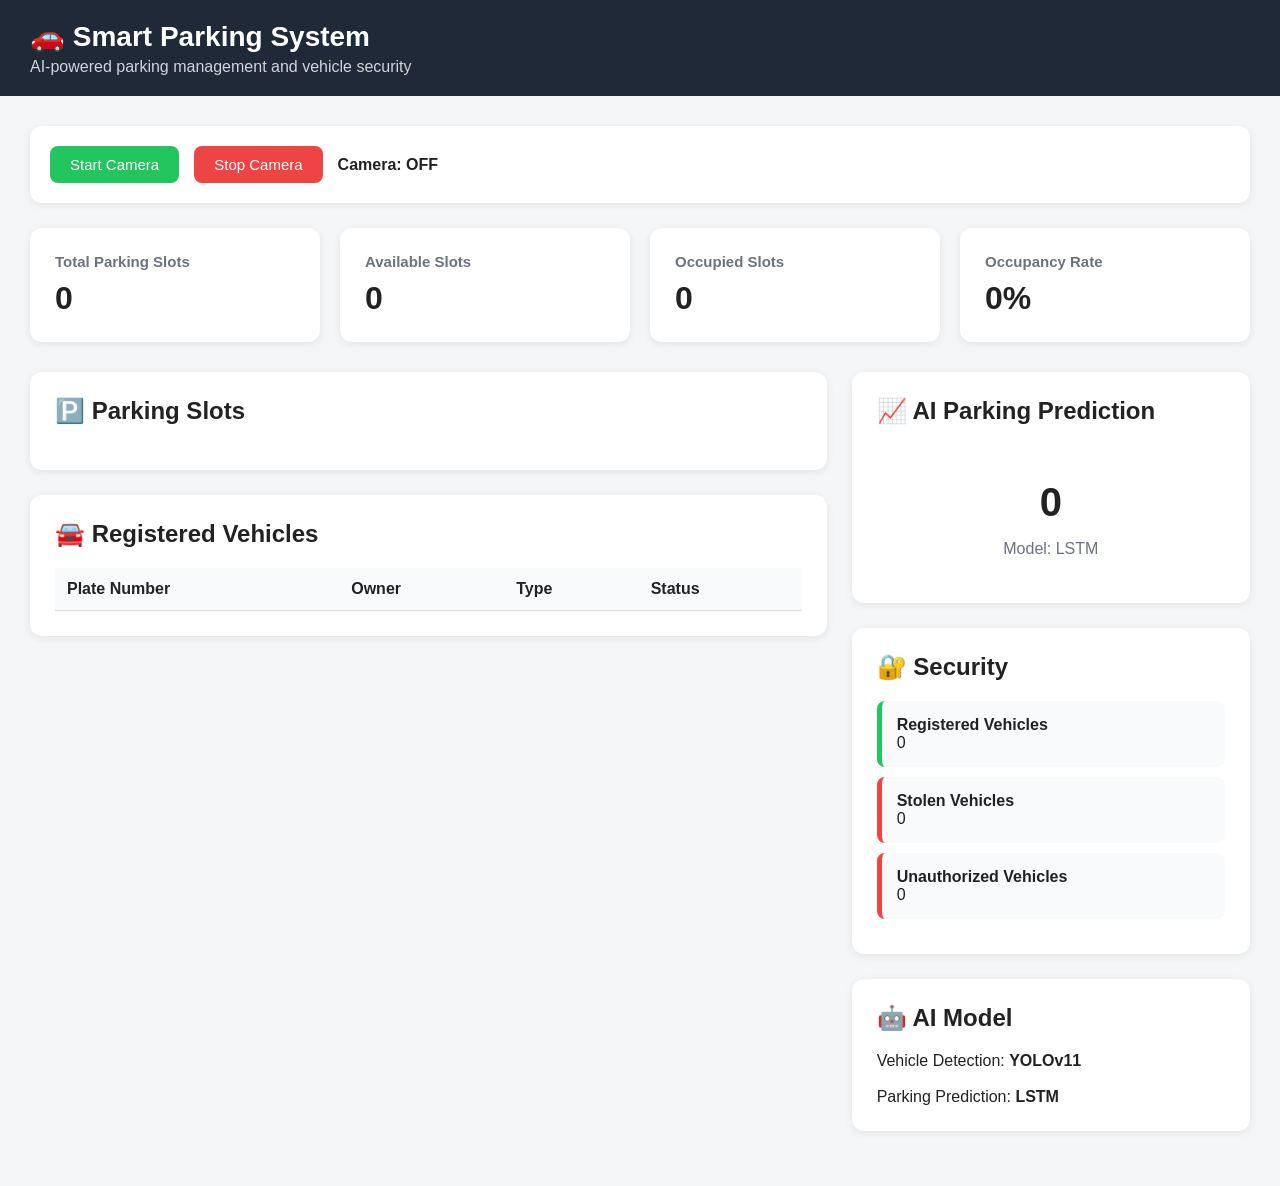
==== frontend/index.html @ ca669ef3 "Initial smart parking system" ====
<!DOCTYPE html>
<html lang="en">

<head>

    <meta charset="UTF-8">

    <meta name="viewport"
        content="width=device-width, initial-scale=1.0">

    <title>Smart Parking System</title>

    <style>

        * {
            box-sizing: border-box;
            margin: 0;
            padding: 0;
            font-family: Arial, sans-serif;
        }

        body {
            background: #f4f6f8;
            color: #222;
        }

        header {
            background: #1f2937;
            color: white;
            padding: 20px 30px;
        }

        header h1 {
            font-size: 28px;
        }

        header p {
            margin-top: 5px;
            opacity: 0.8;
        }

        .container {
            padding: 30px;
            max-width: 1400px;
            margin: auto;
        }

        /* CAMERA CONTROLS */

        .camera-controls {
            background: white;
            padding: 20px;
            border-radius: 12px;
            margin-bottom: 25px;
            display: flex;
            align-items: center;
            gap: 15px;
            box-shadow: 0 2px 8px rgba(0, 0, 0, 0.08);
        }

        .camera-controls button {
            padding: 10px 20px;
            border: none;
            border-radius: 8px;
            cursor: pointer;
            font-size: 15px;
        }

        .start-button {
            background: #22c55e;
            color: white;
        }

        .stop-button {
            background: #ef4444;
            color: white;
        }

        .camera-status {
            font-weight: bold;
        }

        /* STATISTICS */

        .stats-grid {
            display: grid;
            grid-template-columns:
                repeat(4, 1fr);

            gap: 20px;

            margin-bottom: 30px;
        }

        .stat-card {
            background: white;
            padding: 25px;
            border-radius: 12px;
            box-shadow:
                0 2px 8px
                rgba(0, 0, 0, 0.08);
        }

        .stat-card h3 {
            color: #6b7280;
            font-size: 15px;
            margin-bottom: 10px;
        }

        .stat-card .value {
            font-size: 32px;
            font-weight: bold;
        }

        /* MAIN GRID */

        .main-grid {
            display: grid;

            grid-template-columns:
                2fr 1fr;

            gap: 25px;
        }

        .card {
            background: white;
            padding: 25px;
            border-radius: 12px;

            box-shadow:
                0 2px 8px
                rgba(0, 0, 0, 0.08);

            margin-bottom: 25px;
        }

        .card h2 {
            margin-bottom: 20px;
        }

        /* PARKING SLOTS */

        .parking-grid {
            display: grid;

            grid-template-columns:
                repeat(5, 1fr);

            gap: 12px;
        }

        .parking-slot {
            padding: 20px 10px;

            border-radius: 8px;

            text-align: center;

            font-weight: bold;

            border: 2px solid #ddd;
        }

        .slot-free {
            background: #dcfce7;
            border-color: #22c55e;
        }

        .slot-occupied {
            background: #fee2e2;
            border-color: #ef4444;
        }

        /* PREDICTION */

        .prediction-box {
            text-align: center;
            padding: 20px;
        }

        .prediction-value {
            font-size: 40px;
            font-weight: bold;
            margin: 15px 0;
        }

        .prediction-model {
            color: #6b7280;
        }

        /* VEHICLE TABLE */

        table {
            width: 100%;
            border-collapse: collapse;
        }

        th,
        td {
            padding: 12px;
            border-bottom: 1px solid #ddd;
            text-align: left;
        }

        th {
            background: #f9fafb;
        }

        /* SECURITY */

        .security-item {
            padding: 15px;

            border-radius: 8px;

            margin-bottom: 10px;

            background: #f9fafb;
        }

        .security-safe {
            border-left: 5px solid #22c55e;
        }

        .security-danger {
            border-left: 5px solid #ef4444;
        }

        /* RESPONSIVE */

        @media (max-width: 900px) {

            .stats-grid {
                grid-template-columns:
                    repeat(2, 1fr);
            }

            .main-grid {
                grid-template-columns: 1fr;
            }

        }

        @media (max-width: 600px) {

            .stats-grid {
                grid-template-columns: 1fr;
            }

            .parking-grid {
                grid-template-columns:
                    repeat(2, 1fr);
            }

            .container {
                padding: 15px;
            }

        }

    </style>

</head>


<body>


<header>

    <h1>
        🚗 Smart Parking System
    </h1>

    <p>
        AI-powered parking management
        and vehicle security
    </p>

</header>


<div class="container">


    <!-- CAMERA CONTROLS -->

    <div class="camera-controls">

        <button
            class="start-button"
            onclick="startCamera()">

            Start Camera

        </button>


        <button
            class="stop-button"
            onclick="stopCamera()">

            Stop Camera

        </button>


        <span
            class="camera-status"
            id="cameraStatus">

            Camera: OFF

        </span>

    </div>


    <!-- STATISTICS -->

    <div class="stats-grid">


        <div class="stat-card">

            <h3>
                Total Parking Slots
            </h3>

            <div
                class="value"
                id="totalSlots">

                0

            </div>

        </div>


        <div class="stat-card">

            <h3>
                Available Slots
            </h3>

            <div
                class="value"
                id="availableSlots">

                0

            </div>

        </div>


        <div class="stat-card">

            <h3>
                Occupied Slots
            </h3>

            <div
                class="value"
                id="occupiedSlots">

                0

            </div>

        </div>


        <div class="stat-card">

            <h3>
                Occupancy Rate
            </h3>

            <div
                class="value"
                id="occupancyRate">

                0%

            </div>

        </div>


    </div>


    <!-- MAIN CONTENT -->

    <div class="main-grid">


        <!-- LEFT SIDE -->

        <div>


            <!-- PARKING -->

            <div class="card">

                <h2>
                    🅿️ Parking Slots
                </h2>

                <div
                    class="parking-grid"
                    id="parkingGrid">

                </div>

            </div>


            <!-- VEHICLES -->

            <div class="card">

                <h2>
                    🚘 Registered Vehicles
                </h2>


                <table>

                    <thead>

                        <tr>

                            <th>
                                Plate Number
                            </th>

                            <th>
                                Owner
                            </th>

                            <th>
                                Type
                            </th>

                            <th>
                                Status
                            </th>

                        </tr>

                    </thead>


                    <tbody
                        id="vehicleTable">

                    </tbody>

                </table>

            </div>


        </div>


        <!-- RIGHT SIDE -->

        <div>


            <!-- PREDICTION -->

            <div class="card">

                <h2>
                    📈 AI Parking Prediction
                </h2>

                <div
                    class="prediction-box">

                    <div
                        class="prediction-value"
                        id="predictionValue">

                        0

                    </div>

                    <div
                        class="prediction-model"
                        id="predictionModel">

                        Model: LSTM

                    </div>

                </div>

            </div>


            <!-- SECURITY -->

            <div class="card">

                <h2>
                    🔐 Security
                </h2>


                <div
                    class="security-item
                           security-safe">

                    <strong>
                        Registered Vehicles
                    </strong>

                    <p id="vehicleCount">
                        0
                    </p>

                </div>


                <div
                    class="security-item
                           security-danger">

                    <strong>
                        Stolen Vehicles
                    </strong>

                    <p id="stolenCount">
                        0
                    </p>

                </div>


                <div
                    class="security-item
                           security-danger">

                    <strong>
                        Unauthorized Vehicles
                    </strong>

                    <p id="unauthorizedCount">
                        0
                    </p>

                </div>


            </div>


            <!-- AI MODEL -->

            <div class="card">

                <h2>
                    🤖 AI Model
                </h2>

                <p>
                    Vehicle Detection:
                    <strong id="vehicleModel">
                        YOLOv11
                    </strong>
                </p>

                <br>

                <p>
                    Parking Prediction:
                    <strong id="predictionModelSide">
                        LSTM
                    </strong>
                </p>

            </div>


        </div>


    </div>


</div>



<script>


/* =====================================
   API CONFIGURATION
   ===================================== */

const API_URL =
    "http://127.0.0.1:8000";



/* =====================================
   START CAMERA
   ===================================== */

async function startCamera() {

    try {

        const response =
            await fetch(
                `${API_URL}/camera/start`,
                {
                    method: "POST"
                }
            );


        const data =
            await response.json();


        if (!response.ok) {

            alert(
                data.detail ||
                "Could not start camera"
            );

            return;
        }


        document.getElementById(
            "cameraStatus"
        ).textContent =
            "Camera: ON";


    } catch (error) {

        console.error(error);

        alert(
            "Could not connect to backend."
        );

    }

}



/* =====================================
   STOP CAMERA
   ===================================== */

async function stopCamera() {

    try {

        const response =
            await fetch(
                `${API_URL}/camera/stop`,
                {
                    method: "POST"
                }
            );


        const data =
            await response.json();


        document.getElementById(
            "cameraStatus"
        ).textContent =
            "Camera: OFF";


    } catch (error) {

        console.error(error);

        alert(
            "Could not connect to backend."
        );

    }

}



/* =====================================
   LOAD DASHBOARD
   ===================================== */

async function loadDashboard() {

    try {

        const response =
            await fetch(
                `${API_URL}/dashboard/summary`
            );


        if (!response.ok) {

            throw new Error(
                "Dashboard request failed"
            );

        }


        const data =
            await response.json();


        updateDashboard(data);


    } catch (error) {

        console.error(
            "Dashboard error:",
            error
        );

    }

}



/* =====================================
   UPDATE DASHBOARD
   ===================================== */

function updateDashboard(data) {


    /* PARKING */

    const parking =
        data.parking || {};


    document.getElementById(
        "totalSlots"
    ).textContent =
        parking.total_slots || 0;


    document.getElementById(
        "availableSlots"
    ).textContent =
        parking.available || 0;


    document.getElementById(
        "occupiedSlots"
    ).textContent =
        parking.occupied || 0;


    document.getElementById(
        "occupancyRate"
    ).textContent =
        `${parking.occupancy_rate || 0}%`;


    /* VEHICLES */

    const vehicles =
        data.vehicles || {};


    document.getElementById(
        "vehicleCount"
    ).textContent =
        vehicles.total || 0;


    /* SECURITY */

    const security =
        data.security || {};


    document.getElementById(
        "stolenCount"
    ).textContent =
        security.stolen_detected || 0;


    document.getElementById(
        "unauthorizedCount"
    ).textContent =
        security.unauthorized || 0;


    /* PREDICTION */

    const prediction =
        data.prediction || {};


    document.getElementById(
        "predictionValue"
    ).textContent =
        prediction.predicted_occupancy || 0;


    document.getElementById(
        "predictionModel"
    ).textContent =
        `Model: ${
            prediction.model || "LSTM"
        }`;


    document.getElementById(
        "predictionModelSide"
    ).textContent =
        prediction.model || "LSTM";

}



/* =====================================
   LOAD VEHICLES
   ===================================== */

async function loadVehicles() {

    try {

        const response =
            await fetch(
                `${API_URL}/vehicles/`
            );


        if (!response.ok) {

            throw new Error(
                "Vehicle request failed"
            );

        }


        const data =
            await response.json();


        displayVehicles(
            data.vehicles || []
        );


    } catch (error) {

        console.error(
            "Vehicle error:",
            error
        );

    }

}



/* =====================================
   DISPLAY VEHICLES
   ===================================== */

function displayVehicles(
    vehicles
) {

    const table =
        document.getElementById(
            "vehicleTable"
        );


    table.innerHTML = "";


    if (vehicles.length === 0) {

        table.innerHTML = `

            <tr>

                <td colspan="4">
                    No registered vehicles
                </td>

            </tr>

        `;

        return;
    }


    vehicles.forEach(
        vehicle => {

            const row =
                document.createElement(
                    "tr"
                );


            let status =
                vehicle.stolen
                ? "STOLEN"
                : vehicle.authorized
                ? "AUTHORIZED"
                : "UNAUTHORIZED";


            row.innerHTML = `

                <td>
                    ${
                        vehicle.plate_number
                        || "-"
                    }
                </td>

                <td>
                    ${
                        vehicle.owner_name
                        || "-"
                    }
                </td>

                <td>
                    ${
                        vehicle.vehicle_type
                        || "-"
                    }
                </td>

                <td>
                    ${status}
                </td>

            `;


            table.appendChild(row);

        }
    );

}



/* =====================================
   PARKING SLOTS
   ===================================== */

async function loadParkingSlots() {

    try {

        const response =
            await fetch(
                `${API_URL}/parking/`
            );


        const data =
            await response.json();


        const grid =
            document.getElementById(
                "parkingGrid"
            );


        grid.innerHTML = "";


        /*
         * The API currently returns
         * statistics only.
         *
         * Once real parking slot
         * data is connected, this
         * section will display each
         * actual slot.
         */


        const total =
            data.total_slots || 0;


        if (total === 0) {

            grid.innerHTML = `

                <div>
                    No parking slots configured.
                </div>

            `;

            return;
        }


        for (
            let i = 1;
            i <= total;
            i++
        ) {

            const slot =
                document.createElement(
                    "div"
                );


            slot.className =
                "parking-slot slot-free";


            slot.textContent =
                `Slot ${i}`;


            grid.appendChild(slot);

        }


    } catch (error) {

        console.error(
            "Parking error:",
            error
        );

    }

}



/* =====================================
   LOAD EVERYTHING
   ===================================== */

async function loadAllData() {

    await loadDashboard();

    await loadVehicles();

    await loadParkingSlots();

}



/* =====================================
   INITIAL LOAD
   ===================================== */

loadAllData();



/* =====================================
   AUTO REFRESH
   ===================================== */

setInterval(
    loadAllData,
    5000
);


</script>


</body>

</html>
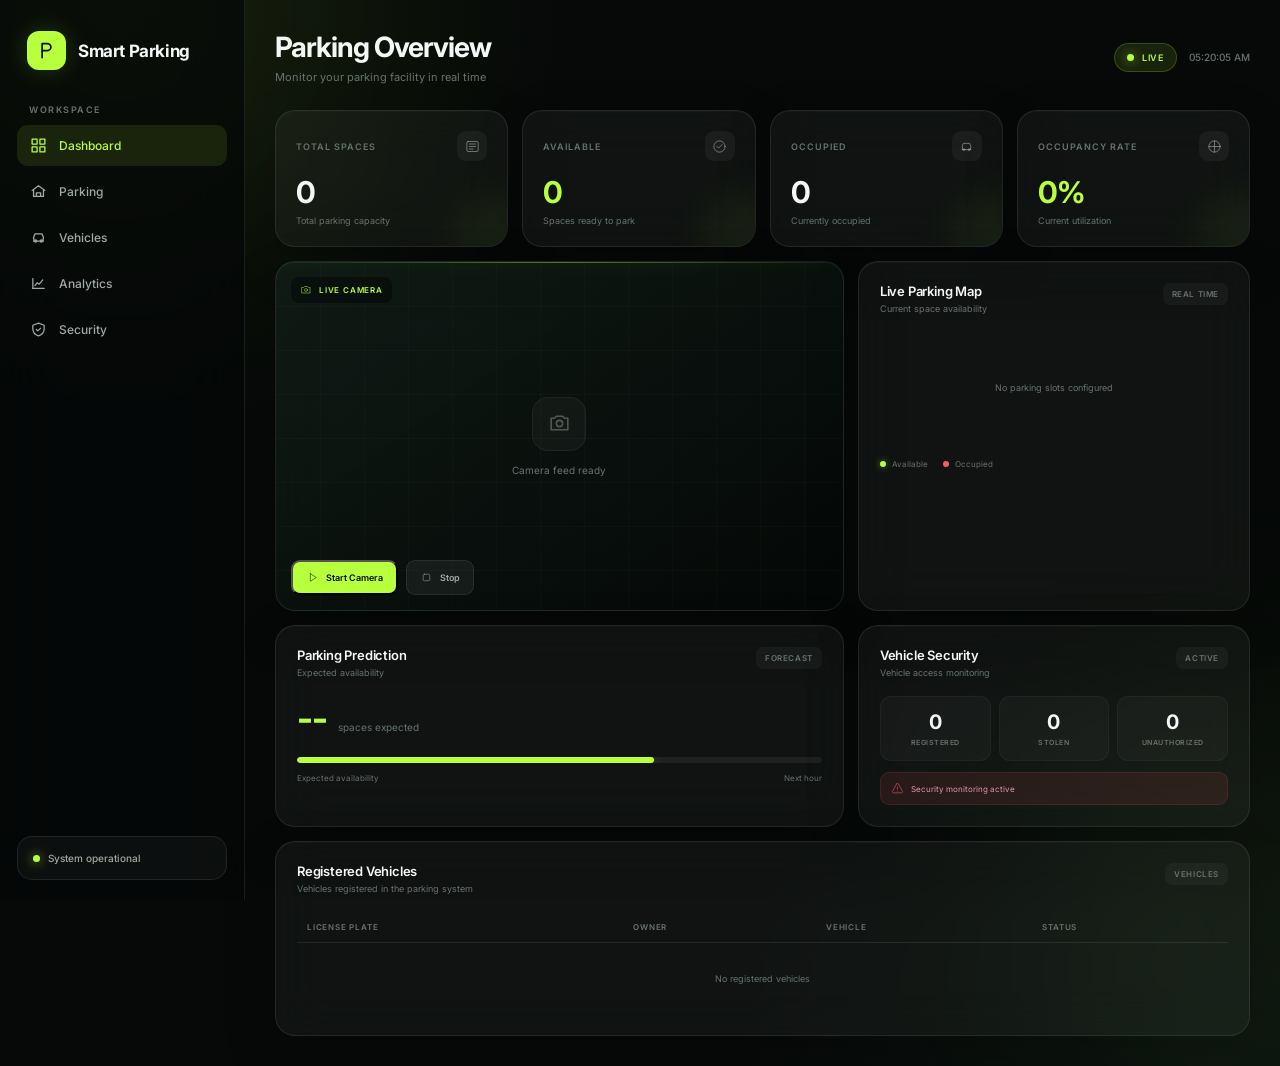
==== commit f99592f1: "Redesign smart parking dashboard UI" ====
--- a/frontend/index.html
+++ b/frontend/index.html
@@ -1,1116 +1,2592 @@
 <!DOCTYPE html>
 <html lang="en">
-
 <head>
-
     <meta charset="UTF-8">
-
-    <meta name="viewport"
-        content="width=device-width, initial-scale=1.0">
-
-    <title>Smart Parking System</title>
+    <meta name="viewport" content="width=device-width, initial-scale=1.0">
+
+    <title>Smart Parking</title>
+
+    <!-- Professional font -->
+    <link rel="preconnect" href="https://fonts.googleapis.com">
+    <link rel="preconnect" href="https://fonts.gstatic.com" crossorigin>
+    <link
+        href="https://fonts.googleapis.com/css2?family=Inter:wght@400;500;600;700;800&display=swap"
+        rel="stylesheet"
+    >
 
     <style>
 
+        /* =========================================================
+           GLOBAL
+        ========================================================= */
+
         * {
-            box-sizing: border-box;
             margin: 0;
             padding: 0;
-            font-family: Arial, sans-serif;
+            box-sizing: border-box;
+        }
+
+        :root {
+            --background: #060908;
+            --background-soft: #0a0e0c;
+
+            --glass: rgba(255, 255, 255, 0.045);
+            --glass-hover: rgba(255, 255, 255, 0.065);
+
+            --border: rgba(255, 255, 255, 0.085);
+            --border-light: rgba(255, 255, 255, 0.12);
+
+            --text: #f4f7f5;
+            --text-secondary: #a1aaa5;
+            --text-muted: #68736e;
+
+            --accent: #b8ff3d;
+            --accent-soft: rgba(184, 255, 61, 0.10);
+            --accent-border: rgba(184, 255, 61, 0.20);
+
+            --danger: #ff5969;
+            --danger-soft: rgba(255, 89, 105, 0.10);
+
+            --warning: #f5c451;
+            --warning-soft: rgba(245, 196, 81, 0.10);
+        }
+
+        html {
+            scroll-behavior: smooth;
         }
 
         body {
-            background: #f4f6f8;
-            color: #222;
-        }
-
-        header {
-            background: #1f2937;
-            color: white;
-            padding: 20px 30px;
-        }
-
-        header h1 {
-            font-size: 28px;
-        }
-
-        header p {
-            margin-top: 5px;
-            opacity: 0.8;
-        }
-
-        .container {
-            padding: 30px;
-            max-width: 1400px;
-            margin: auto;
-        }
-
-        /* CAMERA CONTROLS */
-
-        .camera-controls {
-            background: white;
-            padding: 20px;
-            border-radius: 12px;
-            margin-bottom: 25px;
+            font-family: "Inter", -apple-system, BlinkMacSystemFont, "Segoe UI", sans-serif;
+            background:
+                radial-gradient(
+                    circle at 10% 0%,
+                    rgba(184, 255, 61, 0.075),
+                    transparent 28%
+                ),
+                radial-gradient(
+                    circle at 95% 100%,
+                    rgba(74, 145, 105, 0.08),
+                    transparent 30%
+                ),
+                var(--background);
+
+            color: var(--text);
+            min-height: 100vh;
+            overflow-x: hidden;
+        }
+
+        /* =========================================================
+           BACKGROUND EFFECTS
+        ========================================================= */
+
+        .background-glow {
+            position: fixed;
+            width: 450px;
+            height: 450px;
+            border-radius: 50%;
+            background: rgba(184, 255, 61, 0.035);
+            filter: blur(120px);
+            pointer-events: none;
+            z-index: -1;
+            animation: floatingGlow 14s ease-in-out infinite alternate;
+        }
+
+        .glow-one {
+            top: -220px;
+            left: -120px;
+        }
+
+        .glow-two {
+            right: -220px;
+            bottom: -220px;
+            animation-delay: 5s;
+        }
+
+        @keyframes floatingGlow {
+            from {
+                transform: translate(0, 0);
+            }
+
+            to {
+                transform: translate(80px, 50px);
+            }
+        }
+
+        /* =========================================================
+           LAYOUT
+        ========================================================= */
+
+        .app {
+            min-height: 100vh;
+        }
+
+        /* =========================================================
+           SIDEBAR
+        ========================================================= */
+
+        .sidebar {
+            position: fixed;
+            left: 0;
+            top: 0;
+
+            width: 245px;
+            height: 100vh;
+
+            padding: 25px 17px;
+
+            background: rgba(5, 8, 7, 0.72);
+            border-right: 1px solid var(--border);
+
+            backdrop-filter: blur(30px);
+            -webkit-backdrop-filter: blur(30px);
+
+            z-index: 100;
+        }
+
+        /* Logo */
+
+        .logo {
             display: flex;
             align-items: center;
+            gap: 12px;
+
+            padding: 6px 10px 34px;
+        }
+
+        .logo-icon {
+            width: 39px;
+            height: 39px;
+
+            display: flex;
+            align-items: center;
+            justify-content: center;
+
+            border-radius: 12px;
+
+            background: var(--accent);
+            color: #081000;
+
+            box-shadow:
+                0 0 25px rgba(184, 255, 61, 0.18);
+        }
+
+        .logo-icon svg {
+            width: 21px;
+            height: 21px;
+        }
+
+        .logo-name {
+            font-size: 17px;
+            font-weight: 700;
+            letter-spacing: -0.4px;
+        }
+
+        /* Navigation */
+
+        .navigation-title {
+            padding: 0 12px;
+            margin-bottom: 10px;
+
+            color: var(--text-muted);
+
+            font-size: 9px;
+            font-weight: 600;
+
+            letter-spacing: 1.5px;
+            text-transform: uppercase;
+        }
+
+        .navigation {
+            display: flex;
+            flex-direction: column;
+            gap: 5px;
+        }
+
+        .navigation-item {
+            display: flex;
+            align-items: center;
+            gap: 12px;
+
+            padding: 12px 13px;
+
+            border-radius: 11px;
+
+            color: var(--text-secondary);
+
+            font-size: 12px;
+            font-weight: 500;
+
+            cursor: pointer;
+
+            transition:
+                background 0.25s ease,
+                color 0.25s ease,
+                transform 0.25s ease;
+        }
+
+        .navigation-item svg {
+            width: 17px;
+            height: 17px;
+
+            stroke-width: 1.8;
+        }
+
+        .navigation-item:hover {
+            background: rgba(255, 255, 255, 0.045);
+            color: var(--text);
+            transform: translateX(2px);
+        }
+
+        .navigation-item.active {
+            background: var(--accent-soft);
+            color: var(--accent);
+        }
+
+        /* Sidebar bottom */
+
+        .sidebar-bottom {
+            position: absolute;
+
+            left: 17px;
+            right: 17px;
+            bottom: 20px;
+
+            padding: 15px;
+
+            border-radius: 15px;
+
+            background: rgba(255, 255, 255, 0.035);
+            border: 1px solid var(--border);
+        }
+
+        .system-status {
+            display: flex;
+            align-items: center;
+            gap: 8px;
+
+            color: var(--text-secondary);
+
+            font-size: 10px;
+            font-weight: 500;
+        }
+
+        .status-dot {
+            width: 7px;
+            height: 7px;
+
+            border-radius: 50%;
+
+            background: var(--accent);
+
+            box-shadow: 0 0 12px rgba(184, 255, 61, 0.75);
+
+            animation: statusPulse 2s infinite;
+        }
+
+        @keyframes statusPulse {
+
+            0%,
+            100% {
+                opacity: 1;
+                transform: scale(1);
+            }
+
+            50% {
+                opacity: 0.45;
+                transform: scale(0.75);
+            }
+        }
+
+        /* =========================================================
+           MAIN
+        ========================================================= */
+
+        .main {
+            margin-left: 245px;
+
+            width: calc(100% - 245px);
+
+            padding: 30px;
+        }
+
+        /* =========================================================
+           HEADER
+        ========================================================= */
+
+        .header {
+            display: flex;
+            align-items: center;
+            justify-content: space-between;
+
+            margin-bottom: 26px;
+        }
+
+        .header-left h1 {
+            font-size: 28px;
+            font-weight: 700;
+
+            letter-spacing: -1px;
+        }
+
+        .header-left p {
+            margin-top: 6px;
+
+            color: var(--text-muted);
+
+            font-size: 11px;
+            font-weight: 400;
+        }
+
+        .header-right {
+            display: flex;
+            align-items: center;
+            gap: 12px;
+        }
+
+        .live-status {
+            display: flex;
+            align-items: center;
+            gap: 8px;
+
+            padding: 8px 12px;
+
+            border-radius: 30px;
+
+            color: var(--accent);
+
+            background: var(--accent-soft);
+            border: 1px solid var(--accent-border);
+
+            font-size: 9px;
+            font-weight: 600;
+
+            letter-spacing: 0.8px;
+        }
+
+        .clock {
+            color: var(--text-muted);
+            font-size: 10px;
+            font-weight: 500;
+        }
+
+        /* =========================================================
+           GLASS CARD
+        ========================================================= */
+
+        .glass {
+            background: var(--glass);
+
+            border: 1px solid var(--border);
+
+            border-radius: 20px;
+
+            backdrop-filter: blur(25px);
+            -webkit-backdrop-filter: blur(25px);
+
+            box-shadow:
+                inset 0 1px 0 rgba(255, 255, 255, 0.025),
+                0 20px 55px rgba(0, 0, 0, 0.16);
+
+            transition:
+                border-color 0.3s ease,
+                transform 0.3s ease,
+                background 0.3s ease;
+        }
+
+        .glass:hover {
+            background: var(--glass-hover);
+            border-color: rgba(255, 255, 255, 0.12);
+
+            transform: translateY(-2px);
+        }
+
+        /* =========================================================
+           STATISTICS
+        ========================================================= */
+
+        .statistics {
+            display: grid;
+            grid-template-columns: repeat(4, 1fr);
+
+            gap: 14px;
+
+            margin-bottom: 14px;
+        }
+
+        .stat-card {
+            position: relative;
+
+            padding: 20px;
+
+            overflow: hidden;
+        }
+
+        .stat-card::after {
+            content: "";
+
+            position: absolute;
+
+            width: 90px;
+            height: 90px;
+
+            right: -35px;
+            bottom: -35px;
+
+            border-radius: 50%;
+
+            background: rgba(184, 255, 61, 0.055);
+
+            filter: blur(20px);
+        }
+
+        .stat-top {
+            display: flex;
+            align-items: center;
+            justify-content: space-between;
+        }
+
+        .stat-label {
+            color: var(--text-muted);
+
+            font-size: 9px;
+            font-weight: 600;
+
+            letter-spacing: 1px;
+            text-transform: uppercase;
+        }
+
+        .stat-icon {
+            width: 30px;
+            height: 30px;
+
+            display: flex;
+            align-items: center;
+            justify-content: center;
+
+            border-radius: 9px;
+
+            background: rgba(255, 255, 255, 0.045);
+            color: var(--text-secondary);
+        }
+
+        .stat-icon svg {
+            width: 15px;
+            height: 15px;
+        }
+
+        .stat-number {
+            margin-top: 13px;
+
+            font-size: 30px;
+            font-weight: 700;
+
+            letter-spacing: -1px;
+        }
+
+        .stat-number.accent {
+            color: var(--accent);
+        }
+
+        .stat-description {
+            margin-top: 5px;
+
+            color: var(--text-muted);
+
+            font-size: 9px;
+        }
+
+        /* =========================================================
+           DASHBOARD GRID
+        ========================================================= */
+
+        .dashboard-grid {
+            display: grid;
+
+            grid-template-columns: 1.45fr 1fr;
+
+            gap: 14px;
+        }
+
+        .card {
+            padding: 21px;
+        }
+
+        .card-header {
+            display: flex;
+            align-items: flex-start;
+            justify-content: space-between;
+
+            margin-bottom: 18px;
+        }
+
+        .card-title {
+            font-size: 13px;
+            font-weight: 600;
+
+            letter-spacing: -0.2px;
+        }
+
+        .card-description {
+            margin-top: 4px;
+
+            color: var(--text-muted);
+
+            font-size: 9px;
+        }
+
+        .card-badge {
+            padding: 6px 9px;
+
+            border-radius: 7px;
+
+            color: var(--text-muted);
+
+            background: rgba(255, 255, 255, 0.035);
+
+            font-size: 8px;
+            font-weight: 600;
+
+            letter-spacing: 0.6px;
+        }
+
+        /* =========================================================
+           CAMERA
+        ========================================================= */
+
+        .camera-card {
+            position: relative;
+
+            min-height: 350px;
+
+            padding: 0;
+
+            overflow: hidden;
+
+            background:
+                linear-gradient(
+                    145deg,
+                    rgba(18, 30, 24, 0.85),
+                    rgba(4, 8, 6, 0.97)
+                );
+        }
+
+        .camera-grid {
+            position: absolute;
+
+            inset: 0;
+
+            background-image:
+                linear-gradient(
+                    rgba(255, 255, 255, 0.018) 1px,
+                    transparent 1px
+                ),
+                linear-gradient(
+                    90deg,
+                    rgba(255, 255, 255, 0.018) 1px,
+                    transparent 1px
+                );
+
+            background-size: 44px 44px;
+        }
+
+        .camera-scan {
+            position: absolute;
+
+            left: 0;
+            right: 0;
+
+            height: 1px;
+
+            background:
+                linear-gradient(
+                    90deg,
+                    transparent,
+                    rgba(184, 255, 61, 0.7),
+                    transparent
+                );
+
+            box-shadow:
+                0 0 14px rgba(184, 255, 61, 0.5);
+
+            opacity: 0.55;
+
+            animation: scanCamera 5s linear infinite;
+        }
+
+        @keyframes scanCamera {
+
+            from {
+                top: 0;
+            }
+
+            to {
+                top: 100%;
+            }
+
+        }
+
+        .camera-label {
+            position: absolute;
+
+            top: 15px;
+            left: 15px;
+
+            display: flex;
+            align-items: center;
+            gap: 7px;
+
+            padding: 7px 9px;
+
+            border-radius: 8px;
+
+            background: rgba(0, 0, 0, 0.4);
+
+            backdrop-filter: blur(12px);
+
+            color: var(--accent);
+
+            font-size: 8px;
+            font-weight: 600;
+
+            letter-spacing: 0.8px;
+        }
+
+        .camera-label svg {
+            width: 12px;
+            height: 12px;
+        }
+
+        .camera-center {
+            position: absolute;
+
+            inset: 0;
+
+            display: flex;
+            flex-direction: column;
+
+            align-items: center;
+            justify-content: center;
+        }
+
+        .camera-icon {
+            width: 54px;
+            height: 54px;
+
+            display: flex;
+            align-items: center;
+            justify-content: center;
+
+            margin-bottom: 13px;
+
+            border-radius: 16px;
+
+            color: rgba(255, 255, 255, 0.28);
+
+            background: rgba(255, 255, 255, 0.035);
+
+            border: 1px solid rgba(255, 255, 255, 0.05);
+        }
+
+        .camera-icon svg {
+            width: 25px;
+            height: 25px;
+        }
+
+        .camera-message {
+            color: var(--text-muted);
+
+            font-size: 10px;
+        }
+
+        .camera-controls {
+            position: absolute;
+
+            left: 15px;
+            right: 15px;
+            bottom: 15px;
+
+            display: flex;
+            gap: 8px;
+        }
+
+        /* Buttons */
+
+        .button {
+            display: flex;
+            align-items: center;
+            justify-content: center;
+            gap: 7px;
+
+            padding: 9px 13px;
+
+            border-radius: 9px;
+
+            font-family: inherit;
+
+            font-size: 9px;
+            font-weight: 600;
+
+            transition: 0.25s ease;
+
+            cursor: pointer;
+        }
+
+        .button svg {
+            width: 13px;
+            height: 13px;
+        }
+
+        .button-primary {
+            background: var(--accent);
+            color: #071000;
+        }
+
+        .button-primary:hover {
+            box-shadow: 0 0 22px rgba(184, 255, 61, 0.25);
+            transform: translateY(-1px);
+        }
+
+        .button-secondary {
+            color: var(--text-secondary);
+
+            background: rgba(255, 255, 255, 0.055);
+
+            border: 1px solid var(--border);
+        }
+
+        .button-secondary:hover {
+            color: var(--text);
+            background: rgba(255, 255, 255, 0.08);
+        }
+
+        /* =========================================================
+           PARKING MAP
+        ========================================================= */
+
+        .parking-card {
+            min-height: 350px;
+        }
+
+        .parking-map {
+            display: grid;
+
+            grid-template-columns: repeat(4, 1fr);
+
+            gap: 9px;
+        }
+
+        .parking-slot {
+            aspect-ratio: 1.15;
+
+            display: flex;
+            flex-direction: column;
+
+            align-items: center;
+            justify-content: center;
+
+            border-radius: 11px;
+
+            border: 1px solid rgba(184, 255, 61, 0.15);
+
+            background: rgba(184, 255, 61, 0.045);
+
+            transition:
+                transform 0.25s ease,
+                border-color 0.25s ease,
+                background 0.25s ease;
+        }
+
+        .parking-slot:hover {
+            transform: scale(1.035);
+
+            border-color: rgba(184, 255, 61, 0.45);
+
+            background: rgba(184, 255, 61, 0.075);
+        }
+
+        .parking-slot.occupied {
+            border-color: rgba(255, 89, 105, 0.30);
+
+            background: rgba(255, 89, 105, 0.06);
+        }
+
+        .parking-slot.occupied:hover {
+            border-color: rgba(255, 89, 105, 0.55);
+        }
+
+        .slot-number {
+            font-size: 10px;
+            font-weight: 700;
+        }
+
+        .slot-status {
+            margin-top: 5px;
+
+            color: var(--accent);
+
+            font-size: 7px;
+            font-weight: 600;
+
+            letter-spacing: 0.5px;
+        }
+
+        .occupied .slot-status {
+            color: var(--danger);
+        }
+
+        .parking-empty {
+            grid-column: 1 / -1;
+
+            padding: 50px 10px;
+
+            color: var(--text-muted);
+
+            text-align: center;
+
+            font-size: 9px;
+        }
+
+        /* Legend */
+
+        .legend {
+            display: flex;
             gap: 15px;
-            box-shadow: 0 2px 8px rgba(0, 0, 0, 0.08);
-        }
-
-        .camera-controls button {
-            padding: 10px 20px;
-            border: none;
-            border-radius: 8px;
-            cursor: pointer;
-            font-size: 15px;
-        }
-
-        .start-button {
-            background: #22c55e;
-            color: white;
-        }
-
-        .stop-button {
-            background: #ef4444;
-            color: white;
-        }
-
-        .camera-status {
-            font-weight: bold;
-        }
-
-        /* STATISTICS */
-
-        .stats-grid {
+
+            margin-top: 16px;
+        }
+
+        .legend-item {
+            display: flex;
+            align-items: center;
+            gap: 6px;
+
+            color: var(--text-muted);
+
+            font-size: 8px;
+        }
+
+        .legend-dot {
+            width: 6px;
+            height: 6px;
+
+            border-radius: 50%;
+        }
+
+        .legend-free {
+            background: var(--accent);
+            box-shadow: 0 0 7px rgba(184, 255, 61, 0.5);
+        }
+
+        .legend-occupied {
+            background: var(--danger);
+        }
+
+        /* =========================================================
+           PREDICTION
+        ========================================================= */
+
+        .prediction-card {
+            min-height: 185px;
+        }
+
+        .prediction-number {
+            font-size: 36px;
+            font-weight: 700;
+
+            letter-spacing: -1.5px;
+
+            color: var(--accent);
+        }
+
+        .prediction-unit {
+            margin-left: 5px;
+
+            color: var(--text-muted);
+
+            font-size: 10px;
+        }
+
+        .prediction-bar {
+            height: 6px;
+
+            margin-top: 17px;
+
+            overflow: hidden;
+
+            border-radius: 10px;
+
+            background: rgba(255, 255, 255, 0.06);
+        }
+
+        .prediction-fill {
+            width: 68%;
+            height: 100%;
+
+            border-radius: inherit;
+
+            background: var(--accent);
+
+            box-shadow: 0 0 14px rgba(184, 255, 61, 0.35);
+
+            animation: predictionGrow 1.3s ease;
+        }
+
+        @keyframes predictionGrow {
+            from {
+                width: 0;
+            }
+
+            to {
+                width: 68%;
+            }
+        }
+
+        .prediction-info {
+            display: flex;
+            align-items: center;
+            justify-content: space-between;
+
+            margin-top: 10px;
+
+            color: var(--text-muted);
+
+            font-size: 8px;
+        }
+
+        /* =========================================================
+           SECURITY
+        ========================================================= */
+
+        .security-card {
+            min-height: 185px;
+        }
+
+        .security-grid {
             display: grid;
-            grid-template-columns:
-                repeat(4, 1fr);
-
-            gap: 20px;
-
-            margin-bottom: 30px;
-        }
-
-        .stat-card {
-            background: white;
-            padding: 25px;
-            border-radius: 12px;
-            box-shadow:
-                0 2px 8px
-                rgba(0, 0, 0, 0.08);
-        }
-
-        .stat-card h3 {
-            color: #6b7280;
-            font-size: 15px;
-            margin-bottom: 10px;
-        }
-
-        .stat-card .value {
-            font-size: 32px;
-            font-weight: bold;
-        }
-
-        /* MAIN GRID */
-
-        .main-grid {
-            display: grid;
-
-            grid-template-columns:
-                2fr 1fr;
-
-            gap: 25px;
-        }
-
-        .card {
-            background: white;
-            padding: 25px;
-            border-radius: 12px;
-
-            box-shadow:
-                0 2px 8px
-                rgba(0, 0, 0, 0.08);
-
-            margin-bottom: 25px;
-        }
-
-        .card h2 {
-            margin-bottom: 20px;
-        }
-
-        /* PARKING SLOTS */
-
-        .parking-grid {
-            display: grid;
-
-            grid-template-columns:
-                repeat(5, 1fr);
-
-            gap: 12px;
-        }
-
-        .parking-slot {
-            padding: 20px 10px;
-
-            border-radius: 8px;
+
+            grid-template-columns: repeat(3, 1fr);
+
+            gap: 8px;
+        }
+
+        .security-item {
+            padding: 13px 8px;
 
             text-align: center;
 
-            font-weight: bold;
-
-            border: 2px solid #ddd;
-        }
-
-        .slot-free {
-            background: #dcfce7;
-            border-color: #22c55e;
-        }
-
-        .slot-occupied {
-            background: #fee2e2;
-            border-color: #ef4444;
-        }
-
-        /* PREDICTION */
-
-        .prediction-box {
-            text-align: center;
-            padding: 20px;
-        }
-
-        .prediction-value {
-            font-size: 40px;
-            font-weight: bold;
-            margin: 15px 0;
-        }
-
-        .prediction-model {
-            color: #6b7280;
-        }
-
-        /* VEHICLE TABLE */
+            border-radius: 11px;
+
+            background: rgba(255, 255, 255, 0.03);
+
+            border: 1px solid rgba(255, 255, 255, 0.035);
+        }
+
+        .security-number {
+            font-size: 20px;
+            font-weight: 700;
+        }
+
+        .security-label {
+            margin-top: 4px;
+
+            color: var(--text-muted);
+
+            font-size: 7px;
+            font-weight: 600;
+
+            letter-spacing: 0.5px;
+        }
+
+        .security-alert {
+            display: flex;
+            align-items: center;
+            gap: 7px;
+
+            margin-top: 11px;
+
+            padding: 9px 10px;
+
+            border-radius: 9px;
+
+            color: #df9ca4;
+
+            background: var(--danger-soft);
+
+            border: 1px solid rgba(255, 89, 105, 0.12);
+
+            font-size: 8px;
+        }
+
+        .security-alert svg {
+            width: 13px;
+            height: 13px;
+
+            color: var(--danger);
+        }
+
+        /* =========================================================
+           VEHICLES
+        ========================================================= */
+
+        .vehicles-card {
+            grid-column: 1 / -1;
+        }
+
+        .table-container {
+            overflow-x: auto;
+        }
 
         table {
             width: 100%;
+
             border-collapse: collapse;
         }
 
-        th,
+        th {
+            padding: 10px;
+
+            color: var(--text-muted);
+
+            text-align: left;
+
+            font-size: 8px;
+            font-weight: 600;
+
+            letter-spacing: 0.8px;
+
+            text-transform: uppercase;
+
+            border-bottom: 1px solid var(--border);
+        }
+
         td {
-            padding: 12px;
-            border-bottom: 1px solid #ddd;
-            text-align: left;
-        }
-
-        th {
-            background: #f9fafb;
-        }
-
-        /* SECURITY */
-
-        .security-item {
-            padding: 15px;
-
-            border-radius: 8px;
-
-            margin-bottom: 10px;
-
-            background: #f9fafb;
-        }
-
-        .security-safe {
-            border-left: 5px solid #22c55e;
-        }
-
-        .security-danger {
-            border-left: 5px solid #ef4444;
-        }
-
-        /* RESPONSIVE */
-
-        @media (max-width: 900px) {
-
-            .stats-grid {
-                grid-template-columns:
-                    repeat(2, 1fr);
-            }
-
-            .main-grid {
+            padding: 12px 10px;
+
+            color: var(--text-secondary);
+
+            font-size: 9px;
+
+            border-bottom: 1px solid rgba(255, 255, 255, 0.035);
+        }
+
+        tr:last-child td {
+            border-bottom: none;
+        }
+
+        .plate {
+            display: inline-block;
+
+            padding: 5px 8px;
+
+            border-radius: 6px;
+
+            color: var(--accent);
+
+            background: rgba(184, 255, 61, 0.05);
+
+            font-family: monospace;
+
+            font-size: 9px;
+            font-weight: 600;
+        }
+
+        .authorized {
+            color: var(--accent);
+        }
+
+        .unauthorized {
+            color: var(--danger);
+        }
+
+        .empty-table {
+            padding: 30px !important;
+
+            color: var(--text-muted) !important;
+
+            text-align: center;
+        }
+
+        /* =========================================================
+           RESPONSIVE
+        ========================================================= */
+
+        @media (max-width: 1100px) {
+
+            .sidebar {
+                width: 205px;
+            }
+
+            .main {
+                margin-left: 205px;
+
+                width: calc(100% - 205px);
+            }
+
+            .statistics {
+                grid-template-columns: repeat(2, 1fr);
+            }
+
+            .dashboard-grid {
                 grid-template-columns: 1fr;
             }
 
         }
 
-        @media (max-width: 600px) {
-
-            .stats-grid {
+        @media (max-width: 750px) {
+
+            .sidebar {
+                display: none;
+            }
+
+            .main {
+                width: 100%;
+                margin-left: 0;
+
+                padding: 18px;
+            }
+
+            .header {
+                align-items: flex-start;
+            }
+
+            .header-left h1 {
+                font-size: 23px;
+            }
+
+            .header-right {
+                flex-direction: column;
+                align-items: flex-end;
+                gap: 7px;
+            }
+
+            .statistics {
+                grid-template-columns: repeat(2, 1fr);
+            }
+
+            .parking-map {
+                grid-template-columns: repeat(3, 1fr);
+            }
+
+        }
+
+        @media (max-width: 450px) {
+
+            .statistics {
                 grid-template-columns: 1fr;
             }
 
-            .parking-grid {
-                grid-template-columns:
-                    repeat(2, 1fr);
-            }
-
-            .container {
-                padding: 15px;
+            .security-grid {
+                grid-template-columns: 1fr;
+            }
+
+            .parking-map {
+                grid-template-columns: repeat(2, 1fr);
             }
 
         }
 
     </style>
-
 </head>
 
 
 <body>
 
-
-<header>
-
-    <h1>
-        🚗 Smart Parking System
-    </h1>
-
-    <p>
-        AI-powered parking management
-        and vehicle security
-    </p>
-
-</header>
-
-
-<div class="container">
-
-
-    <!-- CAMERA CONTROLS -->
-
-    <div class="camera-controls">
-
-        <button
-            class="start-button"
-            onclick="startCamera()">
-
-            Start Camera
-
-        </button>
-
-
-        <button
-            class="stop-button"
-            onclick="stopCamera()">
-
-            Stop Camera
-
-        </button>
-
-
-        <span
-            class="camera-status"
-            id="cameraStatus">
-
-            Camera: OFF
-
-        </span>
+    <!-- Background -->
+    <div class="background-glow glow-one"></div>
+    <div class="background-glow glow-two"></div>
+
+
+    <div class="app">
+
+
+        <!-- =====================================================
+             SIDEBAR
+        ====================================================== -->
+
+        <aside class="sidebar">
+
+            <div class="logo">
+
+                <div class="logo-icon">
+
+                    <!-- Parking icon -->
+                    <svg
+                        viewBox="0 0 24 24"
+                        fill="none"
+                        stroke="currentColor"
+                        stroke-width="2"
+                        stroke-linecap="round"
+                        stroke-linejoin="round"
+                    >
+                        <path d="M7 20V4h6a4 4 0 0 1 0 8H7"/>
+                    </svg>
+
+                </div>
+
+                <div class="logo-name">
+                    Smart Parking
+                </div>
+
+            </div>
+
+
+            <div class="navigation-title">
+                Workspace
+            </div>
+
+
+            <nav class="navigation">
+
+                <!-- Dashboard -->
+
+                <div class="navigation-item active">
+
+                    <svg
+                        viewBox="0 0 24 24"
+                        fill="none"
+                        stroke="currentColor"
+                        stroke-linecap="round"
+                        stroke-linejoin="round"
+                    >
+                        <rect x="3" y="3" width="7" height="7"></rect>
+                        <rect x="14" y="3" width="7" height="7"></rect>
+                        <rect x="3" y="14" width="7" height="7"></rect>
+                        <rect x="14" y="14" width="7" height="7"></rect>
+                    </svg>
+
+                    Dashboard
+
+                </div>
+
+
+                <!-- Parking -->
+
+                <div class="navigation-item">
+
+                    <svg
+                        viewBox="0 0 24 24"
+                        fill="none"
+                        stroke="currentColor"
+                        stroke-linecap="round"
+                        stroke-linejoin="round"
+                    >
+                        <path d="M3 10.5L12 4l9 6.5"></path>
+                        <path d="M5 10v9h14v-9"></path>
+                        <path d="M9 19v-5h6v5"></path>
+                    </svg>
+
+                    Parking
+
+                </div>
+
+
+                <!-- Vehicles -->
+
+                <div class="navigation-item">
+
+                    <svg
+                        viewBox="0 0 24 24"
+                        fill="none"
+                        stroke="currentColor"
+                        stroke-linecap="round"
+                        stroke-linejoin="round"
+                    >
+                        <path d="M5 17h14"></path>
+                        <path d="M6 17l-1-5 2-5h10l2 5-1 5"></path>
+                        <circle cx="8" cy="17" r="1.5"></circle>
+                        <circle cx="16" cy="17" r="1.5"></circle>
+                    </svg>
+
+                    Vehicles
+
+                </div>
+
+
+                <!-- Analytics -->
+
+                <div class="navigation-item">
+
+                    <svg
+                        viewBox="0 0 24 24"
+                        fill="none"
+                        stroke="currentColor"
+                        stroke-linecap="round"
+                        stroke-linejoin="round"
+                    >
+                        <path d="M4 19V5"></path>
+                        <path d="M4 19h16"></path>
+                        <path d="M7 15l3-4 3 2 5-6"></path>
+                    </svg>
+
+                    Analytics
+
+                </div>
+
+
+                <!-- Security -->
+
+                <div class="navigation-item">
+
+                    <svg
+                        viewBox="0 0 24 24"
+                        fill="none"
+                        stroke="currentColor"
+                        stroke-linecap="round"
+                        stroke-linejoin="round"
+                    >
+                        <path d="M12 3l8 3v5c0 5-3.5 8.5-8 10-4.5-1.5-8-5-8-10V6l8-3z"></path>
+                        <path d="M9 12l2 2 4-4"></path>
+                    </svg>
+
+                    Security
+
+                </div>
+
+            </nav>
+
+
+            <!-- System status -->
+
+            <div class="sidebar-bottom">
+
+                <div class="system-status">
+
+                    <span class="status-dot"></span>
+
+                    System operational
+
+                </div>
+
+            </div>
+
+        </aside>
+
+
+
+        <!-- =====================================================
+             MAIN
+        ====================================================== -->
+
+        <main class="main">
+
+
+            <!-- HEADER -->
+
+            <header class="header">
+
+                <div class="header-left">
+
+                    <h1>
+                        Parking Overview
+                    </h1>
+
+                    <p>
+                        Monitor your parking facility in real time
+                    </p>
+
+                </div>
+
+
+                <div class="header-right">
+
+                    <div class="live-status">
+
+                        <span class="status-dot"></span>
+
+                        LIVE
+
+                    </div>
+
+                    <div
+                        class="clock"
+                        id="currentTime"
+                    >
+                        --:--:--
+                    </div>
+
+                </div>
+
+            </header>
+
+
+
+            <!-- =================================================
+                 STATISTICS
+            ================================================== -->
+
+            <section class="statistics">
+
+
+                <!-- Total -->
+
+                <div class="stat-card glass">
+
+                    <div class="stat-top">
+
+                        <div class="stat-label">
+                            Total Spaces
+                        </div>
+
+                        <div class="stat-icon">
+
+                            <svg
+                                viewBox="0 0 24 24"
+                                fill="none"
+                                stroke="currentColor"
+                                stroke-linecap="round"
+                                stroke-linejoin="round"
+                            >
+                                <rect
+                                    x="3"
+                                    y="4"
+                                    width="18"
+                                    height="16"
+                                    rx="2"
+                                ></rect>
+
+                                <path d="M7 8h10"></path>
+                                <path d="M7 12h10"></path>
+                                <path d="M7 16h6"></path>
+                            </svg>
+
+                        </div>
+
+                    </div>
+
+                    <div
+                        class="stat-number"
+                        id="totalSlots"
+                    >
+                        0
+                    </div>
+
+                    <div class="stat-description">
+                        Total parking capacity
+                    </div>
+
+                </div>
+
+
+                <!-- Available -->
+
+                <div class="stat-card glass">
+
+                    <div class="stat-top">
+
+                        <div class="stat-label">
+                            Available
+                        </div>
+
+                        <div class="stat-icon">
+
+                            <svg
+                                viewBox="0 0 24 24"
+                                fill="none"
+                                stroke="currentColor"
+                                stroke-linecap="round"
+                                stroke-linejoin="round"
+                            >
+                                <circle
+                                    cx="12"
+                                    cy="12"
+                                    r="9"
+                                ></circle>
+
+                                <path d="M8 12l2.5 2.5L16 9"></path>
+                            </svg>
+
+                        </div>
+
+                    </div>
+
+                    <div
+                        class="stat-number accent"
+                        id="availableSlots"
+                    >
+                        0
+                    </div>
+
+                    <div class="stat-description">
+                        Spaces ready to park
+                    </div>
+
+                </div>
+
+
+                <!-- Occupied -->
+
+                <div class="stat-card glass">
+
+                    <div class="stat-top">
+
+                        <div class="stat-label">
+                            Occupied
+                        </div>
+
+                        <div class="stat-icon">
+
+                            <svg
+                                viewBox="0 0 24 24"
+                                fill="none"
+                                stroke="currentColor"
+                                stroke-linecap="round"
+                                stroke-linejoin="round"
+                            >
+                                <path d="M5 17h14"></path>
+                                <path d="M6 17l-1-5 2-5h10l2 5-1 5"></path>
+                                <circle cx="8" cy="17" r="1.5"></circle>
+                                <circle cx="16" cy="17" r="1.5"></circle>
+                            </svg>
+
+                        </div>
+
+                    </div>
+
+                    <div
+                        class="stat-number"
+                        id="occupiedSlots"
+                    >
+                        0
+                    </div>
+
+                    <div class="stat-description">
+                        Currently occupied
+                    </div>
+
+                </div>
+
+
+                <!-- Occupancy -->
+
+                <div class="stat-card glass">
+
+                    <div class="stat-top">
+
+                        <div class="stat-label">
+                            Occupancy Rate
+                        </div>
+
+                        <div class="stat-icon">
+
+                            <svg
+                                viewBox="0 0 24 24"
+                                fill="none"
+                                stroke="currentColor"
+                                stroke-linecap="round"
+                                stroke-linejoin="round"
+                            >
+                                <path d="M12 3v18"></path>
+                                <path d="M3 12h18"></path>
+                                <circle
+                                    cx="12"
+                                    cy="12"
+                                    r="9"
+                                ></circle>
+                            </svg>
+
+                        </div>
+
+                    </div>
+
+                    <div
+                        class="stat-number accent"
+                        id="occupancyRate"
+                    >
+                        0%
+                    </div>
+
+                    <div class="stat-description">
+                        Current utilization
+                    </div>
+
+                </div>
+
+            </section>
+
+
+
+            <!-- =================================================
+                 DASHBOARD GRID
+            ================================================== -->
+
+            <section class="dashboard-grid">
+
+
+                <!-- =============================================
+                     CAMERA
+                ============================================== -->
+
+                <div class="camera-card glass">
+
+                    <div class="camera-grid"></div>
+
+                    <div class="camera-scan"></div>
+
+
+                    <div class="camera-label">
+
+                        <svg
+                            viewBox="0 0 24 24"
+                            fill="none"
+                            stroke="currentColor"
+                            stroke-linecap="round"
+                            stroke-linejoin="round"
+                        >
+                            <path d="M4 7h3l2-2h6l2 2h3v11H4z"></path>
+                            <circle cx="12" cy="12" r="3"></circle>
+                        </svg>
+
+                        LIVE CAMERA
+
+                    </div>
+
+
+                    <div class="camera-center">
+
+                        <div class="camera-icon">
+
+                            <svg
+                                viewBox="0 0 24 24"
+                                fill="none"
+                                stroke="currentColor"
+                                stroke-width="1.5"
+                                stroke-linecap="round"
+                                stroke-linejoin="round"
+                            >
+                                <path d="M4 7h3l2-2h6l2 2h3v11H4z"></path>
+                                <circle cx="12" cy="12" r="3"></circle>
+                            </svg>
+
+                        </div>
+
+                        <div
+                            class="camera-message"
+                            id="cameraMessage"
+                        >
+                            Camera feed ready
+                        </div>
+
+                    </div>
+
+
+                    <div class="camera-controls">
+
+                        <button
+                            class="button button-primary"
+                            onclick="startCamera()"
+                        >
+
+                            <svg
+                                viewBox="0 0 24 24"
+                                fill="none"
+                                stroke="currentColor"
+                                stroke-linecap="round"
+                                stroke-linejoin="round"
+                            >
+                                <polygon points="8 5 19 12 8 19 8 5"></polygon>
+                            </svg>
+
+                            Start Camera
+
+                        </button>
+
+
+                        <button
+                            class="button button-secondary"
+                            onclick="stopCamera()"
+                        >
+
+                            <svg
+                                viewBox="0 0 24 24"
+                                fill="none"
+                                stroke="currentColor"
+                                stroke-linecap="round"
+                                stroke-linejoin="round"
+                            >
+                                <rect
+                                    x="6"
+                                    y="6"
+                                    width="12"
+                                    height="12"
+                                    rx="2"
+                                ></rect>
+                            </svg>
+
+                            Stop
+
+                        </button>
+
+                    </div>
+
+                </div>
+
+
+
+                <!-- =============================================
+                     PARKING MAP
+                ============================================== -->
+
+                <div class="parking-card card glass">
+
+                    <div class="card-header">
+
+                        <div>
+
+                            <div class="card-title">
+                                Live Parking Map
+                            </div>
+
+                            <div class="card-description">
+                                Current space availability
+                            </div>
+
+                        </div>
+
+                        <div class="card-badge">
+                            REAL TIME
+                        </div>
+
+                    </div>
+
+
+                    <div
+                        class="parking-map"
+                        id="parkingMap"
+                    >
+
+                        <div class="parking-empty">
+                            No parking slots configured
+                        </div>
+
+                    </div>
+
+
+                    <div class="legend">
+
+                        <div class="legend-item">
+
+                            <span class="legend-dot legend-free"></span>
+
+                            Available
+
+                        </div>
+
+
+                        <div class="legend-item">
+
+                            <span class="legend-dot legend-occupied"></span>
+
+                            Occupied
+
+                        </div>
+
+                    </div>
+
+                </div>
+
+
+
+                <!-- =============================================
+                     PREDICTION
+                ============================================== -->
+
+                <div class="prediction-card card glass">
+
+                    <div class="card-header">
+
+                        <div>
+
+                            <div class="card-title">
+                                Parking Prediction
+                            </div>
+
+                            <div class="card-description">
+                                Expected availability
+                            </div>
+
+                        </div>
+
+                        <div class="card-badge">
+                            FORECAST
+                        </div>
+
+                    </div>
+
+
+                    <div>
+
+                        <span
+                            class="prediction-number"
+                            id="predictionValue"
+                        >
+                            --
+                        </span>
+
+                        <span class="prediction-unit">
+                            spaces expected
+                        </span>
+
+                    </div>
+
+
+                    <div class="prediction-bar">
+
+                        <div class="prediction-fill"></div>
+
+                    </div>
+
+
+                    <div class="prediction-info">
+
+                        <span>
+                            Expected availability
+                        </span>
+
+                        <span id="predictionTime">
+                            Next hour
+                        </span>
+
+                    </div>
+
+                </div>
+
+
+
+                <!-- =============================================
+                     SECURITY
+                ============================================== -->
+
+                <div class="security-card card glass">
+
+                    <div class="card-header">
+
+                        <div>
+
+                            <div class="card-title">
+                                Vehicle Security
+                            </div>
+
+                            <div class="card-description">
+                                Vehicle access monitoring
+                            </div>
+
+                        </div>
+
+                        <div class="card-badge">
+                            ACTIVE
+                        </div>
+
+                    </div>
+
+
+                    <div class="security-grid">
+
+
+                        <div class="security-item">
+
+                            <div
+                                class="security-number"
+                                id="registeredVehicles"
+                            >
+                                0
+                            </div>
+
+                            <div class="security-label">
+                                REGISTERED
+                            </div>
+
+                        </div>
+
+
+                        <div class="security-item">
+
+                            <div
+                                class="security-number"
+                                id="stolenVehicles"
+                            >
+                                0
+                            </div>
+
+                            <div class="security-label">
+                                STOLEN
+                            </div>
+
+                        </div>
+
+
+                        <div class="security-item">
+
+                            <div
+                                class="security-number"
+                                id="unauthorizedVehicles"
+                            >
+                                0
+                            </div>
+
+                            <div class="security-label">
+                                UNAUTHORIZED
+                            </div>
+
+                        </div>
+
+                    </div>
+
+
+                    <div class="security-alert">
+
+                        <svg
+                            viewBox="0 0 24 24"
+                            fill="none"
+                            stroke="currentColor"
+                            stroke-linecap="round"
+                            stroke-linejoin="round"
+                        >
+                            <path d="M12 9v4"></path>
+                            <path d="M12 17h.01"></path>
+                            <path d="M10.3 3.6L2.8 17a2 2 0 0 0 1.7 3h15a2 2 0 0 0 1.7-3L13.7 3.6a2 2 0 0 0-3.4 0z"></path>
+                        </svg>
+
+                        Security monitoring active
+
+                    </div>
+
+                </div>
+
+
+
+                <!-- =============================================
+                     REGISTERED VEHICLES
+                ============================================== -->
+
+                <div class="vehicles-card card glass">
+
+                    <div class="card-header">
+
+                        <div>
+
+                            <div class="card-title">
+                                Registered Vehicles
+                            </div>
+
+                            <div class="card-description">
+                                Vehicles registered in the parking system
+                            </div>
+
+                        </div>
+
+                        <div class="card-badge">
+                            VEHICLES
+                        </div>
+
+                    </div>
+
+
+                    <div class="table-container">
+
+                        <table>
+
+                            <thead>
+
+                                <tr>
+
+                                    <th>
+                                        License Plate
+                                    </th>
+
+                                    <th>
+                                        Owner
+                                    </th>
+
+                                    <th>
+                                        Vehicle
+                                    </th>
+
+                                    <th>
+                                        Status
+                                    </th>
+
+                                </tr>
+
+                            </thead>
+
+
+                            <tbody id="vehicleTable">
+
+                                <tr>
+
+                                    <td
+                                        colspan="4"
+                                        class="empty-table"
+                                    >
+                                        No registered vehicles
+                                    </td>
+
+                                </tr>
+
+                            </tbody>
+
+                        </table>
+
+                    </div>
+
+                </div>
+
+
+            </section>
+
+        </main>
 
     </div>
 
 
-    <!-- STATISTICS -->
-
-    <div class="stats-grid">
-
-
-        <div class="stat-card">
-
-            <h3>
-                Total Parking Slots
-            </h3>
-
-            <div
-                class="value"
-                id="totalSlots">
-
-                0
-
-            </div>
-
-        </div>
-
-
-        <div class="stat-card">
-
-            <h3>
-                Available Slots
-            </h3>
-
-            <div
-                class="value"
-                id="availableSlots">
-
-                0
-
-            </div>
-
-        </div>
-
-
-        <div class="stat-card">
-
-            <h3>
-                Occupied Slots
-            </h3>
-
-            <div
-                class="value"
-                id="occupiedSlots">
-
-                0
-
-            </div>
-
-        </div>
-
-
-        <div class="stat-card">
-
-            <h3>
-                Occupancy Rate
-            </h3>
-
-            <div
-                class="value"
-                id="occupancyRate">
-
-                0%
-
-            </div>
-
-        </div>
-
-
-    </div>
-
-
-    <!-- MAIN CONTENT -->
-
-    <div class="main-grid">
-
-
-        <!-- LEFT SIDE -->
-
-        <div>
-
-
-            <!-- PARKING -->
-
-            <div class="card">
-
-                <h2>
-                    🅿️ Parking Slots
-                </h2>
-
-                <div
-                    class="parking-grid"
-                    id="parkingGrid">
-
-                </div>
-
-            </div>
-
-
-            <!-- VEHICLES -->
-
-            <div class="card">
-
-                <h2>
-                    🚘 Registered Vehicles
-                </h2>
-
-
-                <table>
-
-                    <thead>
-
-                        <tr>
-
-                            <th>
-                                Plate Number
-                            </th>
-
-                            <th>
-                                Owner
-                            </th>
-
-                            <th>
-                                Type
-                            </th>
-
-                            <th>
-                                Status
-                            </th>
-
-                        </tr>
-
-                    </thead>
-
-
-                    <tbody
-                        id="vehicleTable">
-
-                    </tbody>
-
-                </table>
-
-            </div>
-
-
-        </div>
-
-
-        <!-- RIGHT SIDE -->
-
-        <div>
-
-
-            <!-- PREDICTION -->
-
-            <div class="card">
-
-                <h2>
-                    📈 AI Parking Prediction
-                </h2>
-
-                <div
-                    class="prediction-box">
-
-                    <div
-                        class="prediction-value"
-                        id="predictionValue">
-
-                        0
-
-                    </div>
-
-                    <div
-                        class="prediction-model"
-                        id="predictionModel">
-
-                        Model: LSTM
-
-                    </div>
-
-                </div>
-
-            </div>
-
-
-            <!-- SECURITY -->
-
-            <div class="card">
-
-                <h2>
-                    🔐 Security
-                </h2>
-
-
-                <div
-                    class="security-item
-                           security-safe">
-
-                    <strong>
-                        Registered Vehicles
-                    </strong>
-
-                    <p id="vehicleCount">
-                        0
-                    </p>
-
-                </div>
-
-
-                <div
-                    class="security-item
-                           security-danger">
-
-                    <strong>
-                        Stolen Vehicles
-                    </strong>
-
-                    <p id="stolenCount">
-                        0
-                    </p>
-
-                </div>
-
-
-                <div
-                    class="security-item
-                           security-danger">
-
-                    <strong>
-                        Unauthorized Vehicles
-                    </strong>
-
-                    <p id="unauthorizedCount">
-                        0
-                    </p>
-
-                </div>
-
-
-            </div>
-
-
-            <!-- AI MODEL -->
-
-            <div class="card">
-
-                <h2>
-                    🤖 AI Model
-                </h2>
-
-                <p>
-                    Vehicle Detection:
-                    <strong id="vehicleModel">
-                        YOLOv11
-                    </strong>
-                </p>
-
-                <br>
-
-                <p>
-                    Parking Prediction:
-                    <strong id="predictionModelSide">
-                        LSTM
-                    </strong>
-                </p>
-
-            </div>
-
-
-        </div>
-
-
-    </div>
-
-
-</div>
-
-
-
-<script>
-
-
-/* =====================================
-   API CONFIGURATION
-   ===================================== */
-
-const API_URL =
-    "http://127.0.0.1:8000";
-
-
-
-/* =====================================
-   START CAMERA
-   ===================================== */
-
-async function startCamera() {
-
-    try {
-
-        const response =
-            await fetch(
-                `${API_URL}/camera/start`,
-                {
-                    method: "POST"
+
+    <!-- =========================================================
+         JAVASCRIPT
+    ========================================================== -->
+
+    <script>
+
+        const API_URL = "http://127.0.0.1:8000";
+
+
+        /* =====================================================
+           CLOCK
+        ====================================================== */
+
+        function updateClock() {
+
+            const now = new Date();
+
+            document.getElementById("currentTime")
+                .textContent =
+                now.toLocaleTimeString([], {
+                    hour: "2-digit",
+                    minute: "2-digit",
+                    second: "2-digit"
+                });
+
+        }
+
+        updateClock();
+
+        setInterval(updateClock, 1000);
+
+
+
+        /* =====================================================
+           ANIMATED NUMBER
+        ====================================================== */
+
+        function animateNumber(
+            elementId,
+            target,
+            suffix = ""
+        ) {
+
+            const element =
+                document.getElementById(elementId);
+
+            if (!element)
+                return;
+
+            const currentText =
+                element.textContent
+                    .replace(/[^0-9.]/g, "");
+
+            const start =
+                Number(currentText) || 0;
+
+            const duration = 500;
+
+            const startTime =
+                performance.now();
+
+
+            function update(currentTime) {
+
+                const progress =
+                    Math.min(
+                        (currentTime - startTime) /
+                        duration,
+                        1
+                    );
+
+                const value =
+                    start +
+                    (target - start) *
+                    progress;
+
+                element.textContent =
+                    Math.round(value) +
+                    suffix;
+
+
+                if (progress < 1) {
+
+                    requestAnimationFrame(update);
+
+                }
+
+            }
+
+            requestAnimationFrame(update);
+
+        }
+
+
+
+        /* =====================================================
+           DASHBOARD
+        ====================================================== */
+
+        async function loadDashboard() {
+
+            try {
+
+                const response =
+                    await fetch(
+                        `${API_URL}/dashboard/`
+                    );
+
+
+                if (!response.ok)
+                    return;
+
+
+                const data =
+                    await response.json();
+
+
+                if (
+                    data.total_slots !== undefined
+                ) {
+
+                    animateNumber(
+                        "totalSlots",
+                        data.total_slots
+                    );
+
+                }
+
+
+                if (
+                    data.available_slots !== undefined
+                ) {
+
+                    animateNumber(
+                        "availableSlots",
+                        data.available_slots
+                    );
+
+                }
+
+
+                if (
+                    data.occupied_slots !== undefined
+                ) {
+
+                    animateNumber(
+                        "occupiedSlots",
+                        data.occupied_slots
+                    );
+
+                }
+
+
+                if (
+                    data.occupancy_rate !== undefined
+                ) {
+
+                    animateNumber(
+                        "occupancyRate",
+                        data.occupancy_rate,
+                        "%"
+                    );
+
+                }
+
+            }
+
+            catch (error) {
+
+                console.log(
+                    "Dashboard API unavailable:",
+                    error
+                );
+
+            }
+
+        }
+
+
+
+        /* =====================================================
+           PARKING MAP
+        ====================================================== */
+
+        async function loadParkingSlots() {
+
+            try {
+
+                const response =
+                    await fetch(
+                        `${API_URL}/parking/`
+                    );
+
+
+                if (!response.ok)
+                    return;
+
+
+                const data =
+                    await response.json();
+
+
+                const total =
+                    data.total_slots || 0;
+
+
+                const map =
+                    document.getElementById(
+                        "parkingMap"
+                    );
+
+
+                if (total === 0) {
+
+                    map.innerHTML = `
+
+                        <div class="parking-empty">
+                            No parking slots configured
+                        </div>
+
+                    `;
+
+                    return;
+
+                }
+
+
+                map.innerHTML = "";
+
+
+                for (
+                    let i = 1;
+                    i <= total;
+                    i++
+                ) {
+
+                    const slot =
+                        document.createElement("div");
+
+
+                    slot.className =
+                        "parking-slot";
+
+
+                    slot.innerHTML = `
+
+                        <div class="slot-number">
+                            A${String(i).padStart(2, "0")}
+                        </div>
+
+                        <div class="slot-status">
+                            AVAILABLE
+                        </div>
+
+                    `;
+
+
+                    map.appendChild(slot);
+
+                }
+
+            }
+
+            catch (error) {
+
+                console.log(
+                    "Parking API unavailable:",
+                    error
+                );
+
+            }
+
+        }
+
+
+
+        /* =====================================================
+           VEHICLES
+        ====================================================== */
+
+        async function loadVehicles() {
+
+            try {
+
+                const response =
+                    await fetch(
+                        `${API_URL}/vehicles/`
+                    );
+
+
+                if (!response.ok)
+                    return;
+
+
+                const vehicles =
+                    await response.json();
+
+
+                displayVehicles(vehicles);
+
+            }
+
+            catch (error) {
+
+                console.log(
+                    "Vehicle API unavailable:",
+                    error
+                );
+
+            }
+
+        }
+
+
+
+        function displayVehicles(
+            vehicles
+        ) {
+
+            const table =
+                document.getElementById(
+                    "vehicleTable"
+                );
+
+
+            if (
+                !vehicles ||
+                vehicles.length === 0
+            ) {
+
+                table.innerHTML = `
+
+                    <tr>
+
+                        <td
+                            colspan="4"
+                            class="empty-table"
+                        >
+                            No registered vehicles
+                        </td>
+
+                    </tr>
+
+                `;
+
+                return;
+
+            }
+
+
+            table.innerHTML = "";
+
+
+            vehicles.forEach(
+                vehicle => {
+
+                    const row =
+                        document.createElement(
+                            "tr"
+                        );
+
+
+                    row.innerHTML = `
+
+                        <td>
+
+                            <span class="plate">
+
+                                ${
+                                    vehicle.plate ||
+                                    "UNKNOWN"
+                                }
+
+                            </span>
+
+                        </td>
+
+
+                        <td>
+
+                            ${
+                                vehicle.owner ||
+                                "—"
+                            }
+
+                        </td>
+
+
+                        <td>
+
+                            ${
+                                vehicle.vehicle_type ||
+                                "Vehicle"
+                            }
+
+                        </td>
+
+
+                        <td class="${
+                            vehicle.stolen
+                            ? "unauthorized"
+                            : "authorized"
+                        }">
+
+                            ${
+                                vehicle.stolen
+                                ? "STOLEN"
+                                : "AUTHORIZED"
+                            }
+
+                        </td>
+
+                    `;
+
+
+                    table.appendChild(row);
+
                 }
             );
 
-
-        const data =
-            await response.json();
-
-
-        if (!response.ok) {
-
-            alert(
-                data.detail ||
-                "Could not start camera"
-            );
-
-            return;
-        }
-
-
-        document.getElementById(
-            "cameraStatus"
-        ).textContent =
-            "Camera: ON";
-
-
-    } catch (error) {
-
-        console.error(error);
-
-        alert(
-            "Could not connect to backend."
+        }
+
+
+
+        /* =====================================================
+           CAMERA
+        ====================================================== */
+
+        async function startCamera() {
+
+            const message =
+                document.getElementById(
+                    "cameraMessage"
+                );
+
+
+            message.textContent =
+                "Starting camera...";
+
+
+            try {
+
+                const response =
+                    await fetch(
+                        `${API_URL}/camera/start`,
+                        {
+                            method: "POST"
+                        }
+                    );
+
+
+                if (response.ok) {
+
+                    message.textContent =
+                        "Camera is running";
+
+                }
+
+                else {
+
+                    message.textContent =
+                        "Camera unavailable";
+
+                }
+
+            }
+
+            catch (error) {
+
+                message.textContent =
+                    "Backend not connected";
+
+                console.log(error);
+
+            }
+
+        }
+
+
+
+        async function stopCamera() {
+
+            const message =
+                document.getElementById(
+                    "cameraMessage"
+                );
+
+
+            try {
+
+                await fetch(
+                    `${API_URL}/camera/stop`,
+                    {
+                        method: "POST"
+                    }
+                );
+
+
+                message.textContent =
+                    "Camera feed stopped";
+
+            }
+
+            catch (error) {
+
+                message.textContent =
+                    "Camera stopped";
+
+            }
+
+        }
+
+
+
+        /* =====================================================
+           LOAD EVERYTHING
+        ====================================================== */
+
+        async function loadAllData() {
+
+            await Promise.all([
+
+                loadDashboard(),
+
+                loadParkingSlots(),
+
+                loadVehicles()
+
+            ]);
+
+        }
+
+
+        loadAllData();
+
+
+
+        /* =====================================================
+           AUTO REFRESH
+        ====================================================== */
+
+        setInterval(
+            loadAllData,
+            5000
         );
 
-    }
-
-}
-
-
-
-/* =====================================
-   STOP CAMERA
-   ===================================== */
-
-async function stopCamera() {
-
-    try {
-
-        const response =
-            await fetch(
-                `${API_URL}/camera/stop`,
-                {
-                    method: "POST"
-                }
-            );
-
-
-        const data =
-            await response.json();
-
-
-        document.getElementById(
-            "cameraStatus"
-        ).textContent =
-            "Camera: OFF";
-
-
-    } catch (error) {
-
-        console.error(error);
-
-        alert(
-            "Could not connect to backend."
-        );
-
-    }
-
-}
-
-
-
-/* =====================================
-   LOAD DASHBOARD
-   ===================================== */
-
-async function loadDashboard() {
-
-    try {
-
-        const response =
-            await fetch(
-                `${API_URL}/dashboard/summary`
-            );
-
-
-        if (!response.ok) {
-
-            throw new Error(
-                "Dashboard request failed"
-            );
-
-        }
-
-
-        const data =
-            await response.json();
-
-
-        updateDashboard(data);
-
-
-    } catch (error) {
-
-        console.error(
-            "Dashboard error:",
-            error
-        );
-
-    }
-
-}
-
-
-
-/* =====================================
-   UPDATE DASHBOARD
-   ===================================== */
-
-function updateDashboard(data) {
-
-
-    /* PARKING */
-
-    const parking =
-        data.parking || {};
-
-
-    document.getElementById(
-        "totalSlots"
-    ).textContent =
-        parking.total_slots || 0;
-
-
-    document.getElementById(
-        "availableSlots"
-    ).textContent =
-        parking.available || 0;
-
-
-    document.getElementById(
-        "occupiedSlots"
-    ).textContent =
-        parking.occupied || 0;
-
-
-    document.getElementById(
-        "occupancyRate"
-    ).textContent =
-        `${parking.occupancy_rate || 0}%`;
-
-
-    /* VEHICLES */
-
-    const vehicles =
-        data.vehicles || {};
-
-
-    document.getElementById(
-        "vehicleCount"
-    ).textContent =
-        vehicles.total || 0;
-
-
-    /* SECURITY */
-
-    const security =
-        data.security || {};
-
-
-    document.getElementById(
-        "stolenCount"
-    ).textContent =
-        security.stolen_detected || 0;
-
-
-    document.getElementById(
-        "unauthorizedCount"
-    ).textContent =
-        security.unauthorized || 0;
-
-
-    /* PREDICTION */
-
-    const prediction =
-        data.prediction || {};
-
-
-    document.getElementById(
-        "predictionValue"
-    ).textContent =
-        prediction.predicted_occupancy || 0;
-
-
-    document.getElementById(
-        "predictionModel"
-    ).textContent =
-        `Model: ${
-            prediction.model || "LSTM"
-        }`;
-
-
-    document.getElementById(
-        "predictionModelSide"
-    ).textContent =
-        prediction.model || "LSTM";
-
-}
-
-
-
-/* =====================================
-   LOAD VEHICLES
-   ===================================== */
-
-async function loadVehicles() {
-
-    try {
-
-        const response =
-            await fetch(
-                `${API_URL}/vehicles/`
-            );
-
-
-        if (!response.ok) {
-
-            throw new Error(
-                "Vehicle request failed"
-            );
-
-        }
-
-
-        const data =
-            await response.json();
-
-
-        displayVehicles(
-            data.vehicles || []
-        );
-
-
-    } catch (error) {
-
-        console.error(
-            "Vehicle error:",
-            error
-        );
-
-    }
-
-}
-
-
-
-/* =====================================
-   DISPLAY VEHICLES
-   ===================================== */
-
-function displayVehicles(
-    vehicles
-) {
-
-    const table =
-        document.getElementById(
-            "vehicleTable"
-        );
-
-
-    table.innerHTML = "";
-
-
-    if (vehicles.length === 0) {
-
-        table.innerHTML = `
-
-            <tr>
-
-                <td colspan="4">
-                    No registered vehicles
-                </td>
-
-            </tr>
-
-        `;
-
-        return;
-    }
-
-
-    vehicles.forEach(
-        vehicle => {
-
-            const row =
-                document.createElement(
-                    "tr"
-                );
-
-
-            let status =
-                vehicle.stolen
-                ? "STOLEN"
-                : vehicle.authorized
-                ? "AUTHORIZED"
-                : "UNAUTHORIZED";
-
-
-            row.innerHTML = `
-
-                <td>
-                    ${
-                        vehicle.plate_number
-                        || "-"
-                    }
-                </td>
-
-                <td>
-                    ${
-                        vehicle.owner_name
-                        || "-"
-                    }
-                </td>
-
-                <td>
-                    ${
-                        vehicle.vehicle_type
-                        || "-"
-                    }
-                </td>
-
-                <td>
-                    ${status}
-                </td>
-
-            `;
-
-
-            table.appendChild(row);
-
-        }
-    );
-
-}
-
-
-
-/* =====================================
-   PARKING SLOTS
-   ===================================== */
-
-async function loadParkingSlots() {
-
-    try {
-
-        const response =
-            await fetch(
-                `${API_URL}/parking/`
-            );
-
-
-        const data =
-            await response.json();
-
-
-        const grid =
-            document.getElementById(
-                "parkingGrid"
-            );
-
-
-        grid.innerHTML = "";
-
-
-        /*
-         * The API currently returns
-         * statistics only.
-         *
-         * Once real parking slot
-         * data is connected, this
-         * section will display each
-         * actual slot.
-         */
-
-
-        const total =
-            data.total_slots || 0;
-
-
-        if (total === 0) {
-
-            grid.innerHTML = `
-
-                <div>
-                    No parking slots configured.
-                </div>
-
-            `;
-
-            return;
-        }
-
-
-        for (
-            let i = 1;
-            i <= total;
-            i++
-        ) {
-
-            const slot =
-                document.createElement(
-                    "div"
-                );
-
-
-            slot.className =
-                "parking-slot slot-free";
-
-
-            slot.textContent =
-                `Slot ${i}`;
-
-
-            grid.appendChild(slot);
-
-        }
-
-
-    } catch (error) {
-
-        console.error(
-            "Parking error:",
-            error
-        );
-
-    }
-
-}
-
-
-
-/* =====================================
-   LOAD EVERYTHING
-   ===================================== */
-
-async function loadAllData() {
-
-    await loadDashboard();
-
-    await loadVehicles();
-
-    await loadParkingSlots();
-
-}
-
-
-
-/* =====================================
-   INITIAL LOAD
-   ===================================== */
-
-loadAllData();
-
-
-
-/* =====================================
-   AUTO REFRESH
-   ===================================== */
-
-setInterval(
-    loadAllData,
-    5000
-);
-
-
-</script>
-
+    </script>
 
 </body>
-
 </html>
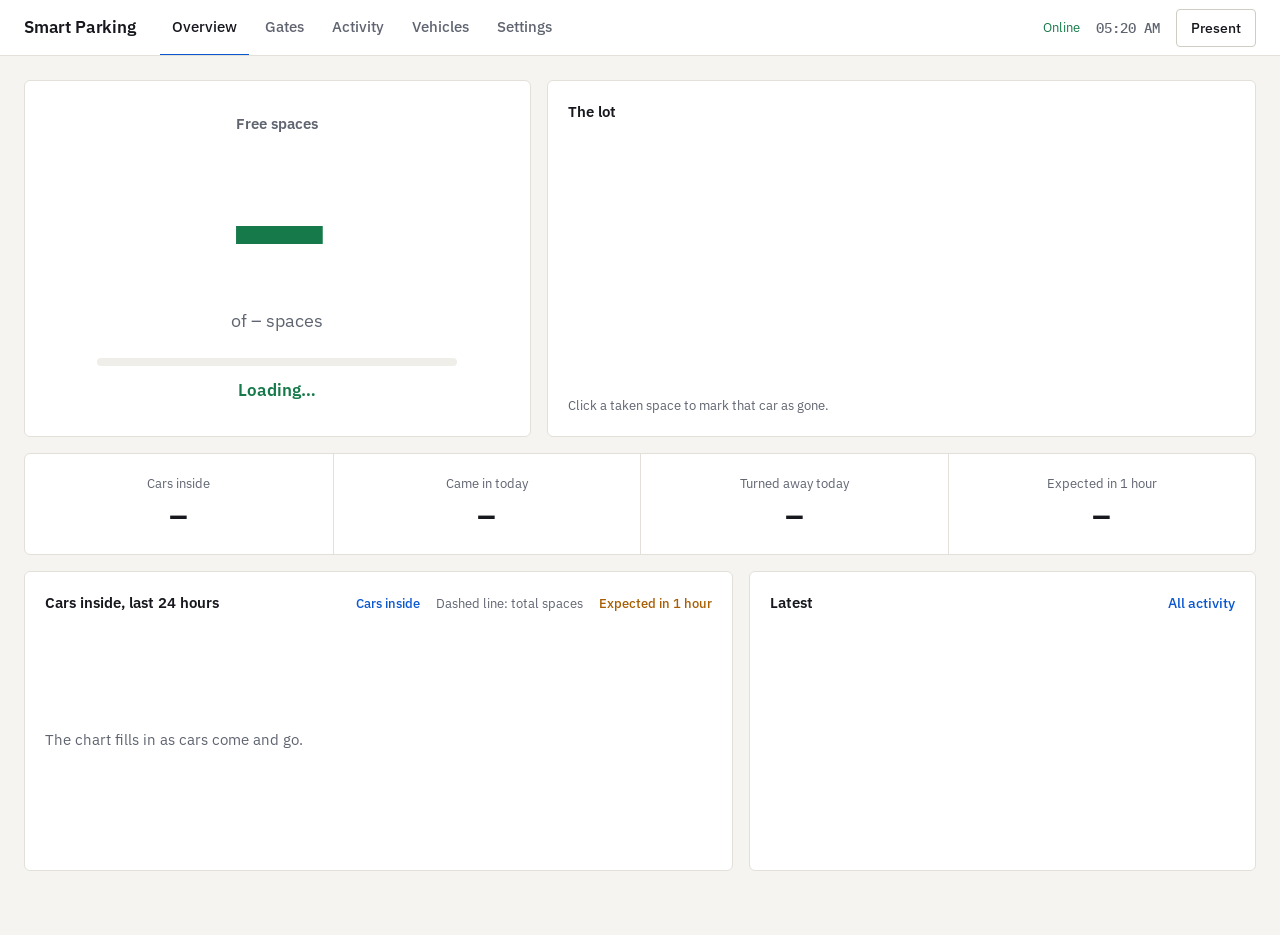
==== commit f2739ed4: "updated version" ====
--- a/frontend/index.html
+++ b/frontend/index.html
@@ -3,2590 +3,362 @@
 <head>
     <meta charset="UTF-8">
     <meta name="viewport" content="width=device-width, initial-scale=1.0">
-
     <title>Smart Parking</title>
-
-    <!-- Professional font -->
     <link rel="preconnect" href="https://fonts.googleapis.com">
     <link rel="preconnect" href="https://fonts.gstatic.com" crossorigin>
-    <link
-        href="https://fonts.googleapis.com/css2?family=Inter:wght@400;500;600;700;800&display=swap"
-        rel="stylesheet"
-    >
-
-    <style>
-
-        /* =========================================================
-           GLOBAL
-        ========================================================= */
-
-        * {
-            margin: 0;
-            padding: 0;
-            box-sizing: border-box;
-        }
-
-        :root {
-            --background: #060908;
-            --background-soft: #0a0e0c;
-
-            --glass: rgba(255, 255, 255, 0.045);
-            --glass-hover: rgba(255, 255, 255, 0.065);
-
-            --border: rgba(255, 255, 255, 0.085);
-            --border-light: rgba(255, 255, 255, 0.12);
-
-            --text: #f4f7f5;
-            --text-secondary: #a1aaa5;
-            --text-muted: #68736e;
-
-            --accent: #b8ff3d;
-            --accent-soft: rgba(184, 255, 61, 0.10);
-            --accent-border: rgba(184, 255, 61, 0.20);
-
-            --danger: #ff5969;
-            --danger-soft: rgba(255, 89, 105, 0.10);
-
-            --warning: #f5c451;
-            --warning-soft: rgba(245, 196, 81, 0.10);
-        }
-
-        html {
-            scroll-behavior: smooth;
-        }
-
-        body {
-            font-family: "Inter", -apple-system, BlinkMacSystemFont, "Segoe UI", sans-serif;
-            background:
-                radial-gradient(
-                    circle at 10% 0%,
-                    rgba(184, 255, 61, 0.075),
-                    transparent 28%
-                ),
-                radial-gradient(
-                    circle at 95% 100%,
-                    rgba(74, 145, 105, 0.08),
-                    transparent 30%
-                ),
-                var(--background);
-
-            color: var(--text);
-            min-height: 100vh;
-            overflow-x: hidden;
-        }
-
-        /* =========================================================
-           BACKGROUND EFFECTS
-        ========================================================= */
-
-        .background-glow {
-            position: fixed;
-            width: 450px;
-            height: 450px;
-            border-radius: 50%;
-            background: rgba(184, 255, 61, 0.035);
-            filter: blur(120px);
-            pointer-events: none;
-            z-index: -1;
-            animation: floatingGlow 14s ease-in-out infinite alternate;
-        }
-
-        .glow-one {
-            top: -220px;
-            left: -120px;
-        }
-
-        .glow-two {
-            right: -220px;
-            bottom: -220px;
-            animation-delay: 5s;
-        }
-
-        @keyframes floatingGlow {
-            from {
-                transform: translate(0, 0);
-            }
-
-            to {
-                transform: translate(80px, 50px);
-            }
-        }
-
-        /* =========================================================
-           LAYOUT
-        ========================================================= */
-
-        .app {
-            min-height: 100vh;
-        }
-
-        /* =========================================================
-           SIDEBAR
-        ========================================================= */
-
-        .sidebar {
-            position: fixed;
-            left: 0;
-            top: 0;
-
-            width: 245px;
-            height: 100vh;
-
-            padding: 25px 17px;
-
-            background: rgba(5, 8, 7, 0.72);
-            border-right: 1px solid var(--border);
-
-            backdrop-filter: blur(30px);
-            -webkit-backdrop-filter: blur(30px);
-
-            z-index: 100;
-        }
-
-        /* Logo */
-
-        .logo {
-            display: flex;
-            align-items: center;
-            gap: 12px;
-
-            padding: 6px 10px 34px;
-        }
-
-        .logo-icon {
-            width: 39px;
-            height: 39px;
-
-            display: flex;
-            align-items: center;
-            justify-content: center;
-
-            border-radius: 12px;
-
-            background: var(--accent);
-            color: #081000;
-
-            box-shadow:
-                0 0 25px rgba(184, 255, 61, 0.18);
-        }
-
-        .logo-icon svg {
-            width: 21px;
-            height: 21px;
-        }
-
-        .logo-name {
-            font-size: 17px;
-            font-weight: 700;
-            letter-spacing: -0.4px;
-        }
-
-        /* Navigation */
-
-        .navigation-title {
-            padding: 0 12px;
-            margin-bottom: 10px;
-
-            color: var(--text-muted);
-
-            font-size: 9px;
-            font-weight: 600;
-
-            letter-spacing: 1.5px;
-            text-transform: uppercase;
-        }
-
-        .navigation {
-            display: flex;
-            flex-direction: column;
-            gap: 5px;
-        }
-
-        .navigation-item {
-            display: flex;
-            align-items: center;
-            gap: 12px;
-
-            padding: 12px 13px;
-
-            border-radius: 11px;
-
-            color: var(--text-secondary);
-
-            font-size: 12px;
-            font-weight: 500;
-
-            cursor: pointer;
-
-            transition:
-                background 0.25s ease,
-                color 0.25s ease,
-                transform 0.25s ease;
-        }
-
-        .navigation-item svg {
-            width: 17px;
-            height: 17px;
-
-            stroke-width: 1.8;
-        }
-
-        .navigation-item:hover {
-            background: rgba(255, 255, 255, 0.045);
-            color: var(--text);
-            transform: translateX(2px);
-        }
-
-        .navigation-item.active {
-            background: var(--accent-soft);
-            color: var(--accent);
-        }
-
-        /* Sidebar bottom */
-
-        .sidebar-bottom {
-            position: absolute;
-
-            left: 17px;
-            right: 17px;
-            bottom: 20px;
-
-            padding: 15px;
-
-            border-radius: 15px;
-
-            background: rgba(255, 255, 255, 0.035);
-            border: 1px solid var(--border);
-        }
-
-        .system-status {
-            display: flex;
-            align-items: center;
-            gap: 8px;
-
-            color: var(--text-secondary);
-
-            font-size: 10px;
-            font-weight: 500;
-        }
-
-        .status-dot {
-            width: 7px;
-            height: 7px;
-
-            border-radius: 50%;
-
-            background: var(--accent);
-
-            box-shadow: 0 0 12px rgba(184, 255, 61, 0.75);
-
-            animation: statusPulse 2s infinite;
-        }
-
-        @keyframes statusPulse {
-
-            0%,
-            100% {
-                opacity: 1;
-                transform: scale(1);
-            }
-
-            50% {
-                opacity: 0.45;
-                transform: scale(0.75);
-            }
-        }
-
-        /* =========================================================
-           MAIN
-        ========================================================= */
-
-        .main {
-            margin-left: 245px;
-
-            width: calc(100% - 245px);
-
-            padding: 30px;
-        }
-
-        /* =========================================================
-           HEADER
-        ========================================================= */
-
-        .header {
-            display: flex;
-            align-items: center;
-            justify-content: space-between;
-
-            margin-bottom: 26px;
-        }
-
-        .header-left h1 {
-            font-size: 28px;
-            font-weight: 700;
-
-            letter-spacing: -1px;
-        }
-
-        .header-left p {
-            margin-top: 6px;
-
-            color: var(--text-muted);
-
-            font-size: 11px;
-            font-weight: 400;
-        }
-
-        .header-right {
-            display: flex;
-            align-items: center;
-            gap: 12px;
-        }
-
-        .live-status {
-            display: flex;
-            align-items: center;
-            gap: 8px;
-
-            padding: 8px 12px;
-
-            border-radius: 30px;
-
-            color: var(--accent);
-
-            background: var(--accent-soft);
-            border: 1px solid var(--accent-border);
-
-            font-size: 9px;
-            font-weight: 600;
-
-            letter-spacing: 0.8px;
-        }
-
-        .clock {
-            color: var(--text-muted);
-            font-size: 10px;
-            font-weight: 500;
-        }
-
-        /* =========================================================
-           GLASS CARD
-        ========================================================= */
-
-        .glass {
-            background: var(--glass);
-
-            border: 1px solid var(--border);
-
-            border-radius: 20px;
-
-            backdrop-filter: blur(25px);
-            -webkit-backdrop-filter: blur(25px);
-
-            box-shadow:
-                inset 0 1px 0 rgba(255, 255, 255, 0.025),
-                0 20px 55px rgba(0, 0, 0, 0.16);
-
-            transition:
-                border-color 0.3s ease,
-                transform 0.3s ease,
-                background 0.3s ease;
-        }
-
-        .glass:hover {
-            background: var(--glass-hover);
-            border-color: rgba(255, 255, 255, 0.12);
-
-            transform: translateY(-2px);
-        }
-
-        /* =========================================================
-           STATISTICS
-        ========================================================= */
-
-        .statistics {
-            display: grid;
-            grid-template-columns: repeat(4, 1fr);
-
-            gap: 14px;
-
-            margin-bottom: 14px;
-        }
-
-        .stat-card {
-            position: relative;
-
-            padding: 20px;
-
-            overflow: hidden;
-        }
-
-        .stat-card::after {
-            content: "";
-
-            position: absolute;
-
-            width: 90px;
-            height: 90px;
-
-            right: -35px;
-            bottom: -35px;
-
-            border-radius: 50%;
-
-            background: rgba(184, 255, 61, 0.055);
-
-            filter: blur(20px);
-        }
-
-        .stat-top {
-            display: flex;
-            align-items: center;
-            justify-content: space-between;
-        }
-
-        .stat-label {
-            color: var(--text-muted);
-
-            font-size: 9px;
-            font-weight: 600;
-
-            letter-spacing: 1px;
-            text-transform: uppercase;
-        }
-
-        .stat-icon {
-            width: 30px;
-            height: 30px;
-
-            display: flex;
-            align-items: center;
-            justify-content: center;
-
-            border-radius: 9px;
-
-            background: rgba(255, 255, 255, 0.045);
-            color: var(--text-secondary);
-        }
-
-        .stat-icon svg {
-            width: 15px;
-            height: 15px;
-        }
-
-        .stat-number {
-            margin-top: 13px;
-
-            font-size: 30px;
-            font-weight: 700;
-
-            letter-spacing: -1px;
-        }
-
-        .stat-number.accent {
-            color: var(--accent);
-        }
-
-        .stat-description {
-            margin-top: 5px;
-
-            color: var(--text-muted);
-
-            font-size: 9px;
-        }
-
-        /* =========================================================
-           DASHBOARD GRID
-        ========================================================= */
-
-        .dashboard-grid {
-            display: grid;
-
-            grid-template-columns: 1.45fr 1fr;
-
-            gap: 14px;
-        }
-
-        .card {
-            padding: 21px;
-        }
-
-        .card-header {
-            display: flex;
-            align-items: flex-start;
-            justify-content: space-between;
-
-            margin-bottom: 18px;
-        }
-
-        .card-title {
-            font-size: 13px;
-            font-weight: 600;
-
-            letter-spacing: -0.2px;
-        }
-
-        .card-description {
-            margin-top: 4px;
-
-            color: var(--text-muted);
-
-            font-size: 9px;
-        }
-
-        .card-badge {
-            padding: 6px 9px;
-
-            border-radius: 7px;
-
-            color: var(--text-muted);
-
-            background: rgba(255, 255, 255, 0.035);
-
-            font-size: 8px;
-            font-weight: 600;
-
-            letter-spacing: 0.6px;
-        }
-
-        /* =========================================================
-           CAMERA
-        ========================================================= */
-
-        .camera-card {
-            position: relative;
-
-            min-height: 350px;
-
-            padding: 0;
-
-            overflow: hidden;
-
-            background:
-                linear-gradient(
-                    145deg,
-                    rgba(18, 30, 24, 0.85),
-                    rgba(4, 8, 6, 0.97)
-                );
-        }
-
-        .camera-grid {
-            position: absolute;
-
-            inset: 0;
-
-            background-image:
-                linear-gradient(
-                    rgba(255, 255, 255, 0.018) 1px,
-                    transparent 1px
-                ),
-                linear-gradient(
-                    90deg,
-                    rgba(255, 255, 255, 0.018) 1px,
-                    transparent 1px
-                );
-
-            background-size: 44px 44px;
-        }
-
-        .camera-scan {
-            position: absolute;
-
-            left: 0;
-            right: 0;
-
-            height: 1px;
-
-            background:
-                linear-gradient(
-                    90deg,
-                    transparent,
-                    rgba(184, 255, 61, 0.7),
-                    transparent
-                );
-
-            box-shadow:
-                0 0 14px rgba(184, 255, 61, 0.5);
-
-            opacity: 0.55;
-
-            animation: scanCamera 5s linear infinite;
-        }
-
-        @keyframes scanCamera {
-
-            from {
-                top: 0;
-            }
-
-            to {
-                top: 100%;
-            }
-
-        }
-
-        .camera-label {
-            position: absolute;
-
-            top: 15px;
-            left: 15px;
-
-            display: flex;
-            align-items: center;
-            gap: 7px;
-
-            padding: 7px 9px;
-
-            border-radius: 8px;
-
-            background: rgba(0, 0, 0, 0.4);
-
-            backdrop-filter: blur(12px);
-
-            color: var(--accent);
-
-            font-size: 8px;
-            font-weight: 600;
-
-            letter-spacing: 0.8px;
-        }
-
-        .camera-label svg {
-            width: 12px;
-            height: 12px;
-        }
-
-        .camera-center {
-            position: absolute;
-
-            inset: 0;
-
-            display: flex;
-            flex-direction: column;
-
-            align-items: center;
-            justify-content: center;
-        }
-
-        .camera-icon {
-            width: 54px;
-            height: 54px;
-
-            display: flex;
-            align-items: center;
-            justify-content: center;
-
-            margin-bottom: 13px;
-
-            border-radius: 16px;
-
-            color: rgba(255, 255, 255, 0.28);
-
-            background: rgba(255, 255, 255, 0.035);
-
-            border: 1px solid rgba(255, 255, 255, 0.05);
-        }
-
-        .camera-icon svg {
-            width: 25px;
-            height: 25px;
-        }
-
-        .camera-message {
-            color: var(--text-muted);
-
-            font-size: 10px;
-        }
-
-        .camera-controls {
-            position: absolute;
-
-            left: 15px;
-            right: 15px;
-            bottom: 15px;
-
-            display: flex;
-            gap: 8px;
-        }
-
-        /* Buttons */
-
-        .button {
-            display: flex;
-            align-items: center;
-            justify-content: center;
-            gap: 7px;
-
-            padding: 9px 13px;
-
-            border-radius: 9px;
-
-            font-family: inherit;
-
-            font-size: 9px;
-            font-weight: 600;
-
-            transition: 0.25s ease;
-
-            cursor: pointer;
-        }
-
-        .button svg {
-            width: 13px;
-            height: 13px;
-        }
-
-        .button-primary {
-            background: var(--accent);
-            color: #071000;
-        }
-
-        .button-primary:hover {
-            box-shadow: 0 0 22px rgba(184, 255, 61, 0.25);
-            transform: translateY(-1px);
-        }
-
-        .button-secondary {
-            color: var(--text-secondary);
-
-            background: rgba(255, 255, 255, 0.055);
-
-            border: 1px solid var(--border);
-        }
-
-        .button-secondary:hover {
-            color: var(--text);
-            background: rgba(255, 255, 255, 0.08);
-        }
-
-        /* =========================================================
-           PARKING MAP
-        ========================================================= */
-
-        .parking-card {
-            min-height: 350px;
-        }
-
-        .parking-map {
-            display: grid;
-
-            grid-template-columns: repeat(4, 1fr);
-
-            gap: 9px;
-        }
-
-        .parking-slot {
-            aspect-ratio: 1.15;
-
-            display: flex;
-            flex-direction: column;
-
-            align-items: center;
-            justify-content: center;
-
-            border-radius: 11px;
-
-            border: 1px solid rgba(184, 255, 61, 0.15);
-
-            background: rgba(184, 255, 61, 0.045);
-
-            transition:
-                transform 0.25s ease,
-                border-color 0.25s ease,
-                background 0.25s ease;
-        }
-
-        .parking-slot:hover {
-            transform: scale(1.035);
-
-            border-color: rgba(184, 255, 61, 0.45);
-
-            background: rgba(184, 255, 61, 0.075);
-        }
-
-        .parking-slot.occupied {
-            border-color: rgba(255, 89, 105, 0.30);
-
-            background: rgba(255, 89, 105, 0.06);
-        }
-
-        .parking-slot.occupied:hover {
-            border-color: rgba(255, 89, 105, 0.55);
-        }
-
-        .slot-number {
-            font-size: 10px;
-            font-weight: 700;
-        }
-
-        .slot-status {
-            margin-top: 5px;
-
-            color: var(--accent);
-
-            font-size: 7px;
-            font-weight: 600;
-
-            letter-spacing: 0.5px;
-        }
-
-        .occupied .slot-status {
-            color: var(--danger);
-        }
-
-        .parking-empty {
-            grid-column: 1 / -1;
-
-            padding: 50px 10px;
-
-            color: var(--text-muted);
-
-            text-align: center;
-
-            font-size: 9px;
-        }
-
-        /* Legend */
-
-        .legend {
-            display: flex;
-            gap: 15px;
-
-            margin-top: 16px;
-        }
-
-        .legend-item {
-            display: flex;
-            align-items: center;
-            gap: 6px;
-
-            color: var(--text-muted);
-
-            font-size: 8px;
-        }
-
-        .legend-dot {
-            width: 6px;
-            height: 6px;
-
-            border-radius: 50%;
-        }
-
-        .legend-free {
-            background: var(--accent);
-            box-shadow: 0 0 7px rgba(184, 255, 61, 0.5);
-        }
-
-        .legend-occupied {
-            background: var(--danger);
-        }
-
-        /* =========================================================
-           PREDICTION
-        ========================================================= */
-
-        .prediction-card {
-            min-height: 185px;
-        }
-
-        .prediction-number {
-            font-size: 36px;
-            font-weight: 700;
-
-            letter-spacing: -1.5px;
-
-            color: var(--accent);
-        }
-
-        .prediction-unit {
-            margin-left: 5px;
-
-            color: var(--text-muted);
-
-            font-size: 10px;
-        }
-
-        .prediction-bar {
-            height: 6px;
-
-            margin-top: 17px;
-
-            overflow: hidden;
-
-            border-radius: 10px;
-
-            background: rgba(255, 255, 255, 0.06);
-        }
-
-        .prediction-fill {
-            width: 68%;
-            height: 100%;
-
-            border-radius: inherit;
-
-            background: var(--accent);
-
-            box-shadow: 0 0 14px rgba(184, 255, 61, 0.35);
-
-            animation: predictionGrow 1.3s ease;
-        }
-
-        @keyframes predictionGrow {
-            from {
-                width: 0;
-            }
-
-            to {
-                width: 68%;
-            }
-        }
-
-        .prediction-info {
-            display: flex;
-            align-items: center;
-            justify-content: space-between;
-
-            margin-top: 10px;
-
-            color: var(--text-muted);
-
-            font-size: 8px;
-        }
-
-        /* =========================================================
-           SECURITY
-        ========================================================= */
-
-        .security-card {
-            min-height: 185px;
-        }
-
-        .security-grid {
-            display: grid;
-
-            grid-template-columns: repeat(3, 1fr);
-
-            gap: 8px;
-        }
-
-        .security-item {
-            padding: 13px 8px;
-
-            text-align: center;
-
-            border-radius: 11px;
-
-            background: rgba(255, 255, 255, 0.03);
-
-            border: 1px solid rgba(255, 255, 255, 0.035);
-        }
-
-        .security-number {
-            font-size: 20px;
-            font-weight: 700;
-        }
-
-        .security-label {
-            margin-top: 4px;
-
-            color: var(--text-muted);
-
-            font-size: 7px;
-            font-weight: 600;
-
-            letter-spacing: 0.5px;
-        }
-
-        .security-alert {
-            display: flex;
-            align-items: center;
-            gap: 7px;
-
-            margin-top: 11px;
-
-            padding: 9px 10px;
-
-            border-radius: 9px;
-
-            color: #df9ca4;
-
-            background: var(--danger-soft);
-
-            border: 1px solid rgba(255, 89, 105, 0.12);
-
-            font-size: 8px;
-        }
-
-        .security-alert svg {
-            width: 13px;
-            height: 13px;
-
-            color: var(--danger);
-        }
-
-        /* =========================================================
-           VEHICLES
-        ========================================================= */
-
-        .vehicles-card {
-            grid-column: 1 / -1;
-        }
-
-        .table-container {
-            overflow-x: auto;
-        }
-
-        table {
-            width: 100%;
-
-            border-collapse: collapse;
-        }
-
-        th {
-            padding: 10px;
-
-            color: var(--text-muted);
-
-            text-align: left;
-
-            font-size: 8px;
-            font-weight: 600;
-
-            letter-spacing: 0.8px;
-
-            text-transform: uppercase;
-
-            border-bottom: 1px solid var(--border);
-        }
-
-        td {
-            padding: 12px 10px;
-
-            color: var(--text-secondary);
-
-            font-size: 9px;
-
-            border-bottom: 1px solid rgba(255, 255, 255, 0.035);
-        }
-
-        tr:last-child td {
-            border-bottom: none;
-        }
-
-        .plate {
-            display: inline-block;
-
-            padding: 5px 8px;
-
-            border-radius: 6px;
-
-            color: var(--accent);
-
-            background: rgba(184, 255, 61, 0.05);
-
-            font-family: monospace;
-
-            font-size: 9px;
-            font-weight: 600;
-        }
-
-        .authorized {
-            color: var(--accent);
-        }
-
-        .unauthorized {
-            color: var(--danger);
-        }
-
-        .empty-table {
-            padding: 30px !important;
-
-            color: var(--text-muted) !important;
-
-            text-align: center;
-        }
-
-        /* =========================================================
-           RESPONSIVE
-        ========================================================= */
-
-        @media (max-width: 1100px) {
-
-            .sidebar {
-                width: 205px;
-            }
-
-            .main {
-                margin-left: 205px;
-
-                width: calc(100% - 205px);
-            }
-
-            .statistics {
-                grid-template-columns: repeat(2, 1fr);
-            }
-
-            .dashboard-grid {
-                grid-template-columns: 1fr;
-            }
-
-        }
-
-        @media (max-width: 750px) {
-
-            .sidebar {
-                display: none;
-            }
-
-            .main {
-                width: 100%;
-                margin-left: 0;
-
-                padding: 18px;
-            }
-
-            .header {
-                align-items: flex-start;
-            }
-
-            .header-left h1 {
-                font-size: 23px;
-            }
-
-            .header-right {
-                flex-direction: column;
-                align-items: flex-end;
-                gap: 7px;
-            }
-
-            .statistics {
-                grid-template-columns: repeat(2, 1fr);
-            }
-
-            .parking-map {
-                grid-template-columns: repeat(3, 1fr);
-            }
-
-        }
-
-        @media (max-width: 450px) {
-
-            .statistics {
-                grid-template-columns: 1fr;
-            }
-
-            .security-grid {
-                grid-template-columns: 1fr;
-            }
-
-            .parking-map {
-                grid-template-columns: repeat(2, 1fr);
-            }
-
-        }
-
-    </style>
+    <link href="https://fonts.googleapis.com/css2?family=IBM+Plex+Mono:wght@500&family=IBM+Plex+Sans:wght@400;500;600&display=swap" rel="stylesheet">
+    <link rel="stylesheet" href="app.css">
 </head>
-
-
 <body>
 
-    <!-- Background -->
-    <div class="background-glow glow-one"></div>
-    <div class="background-glow glow-two"></div>
-
-
-    <div class="app">
-
-
-        <!-- =====================================================
-             SIDEBAR
-        ====================================================== -->
-
-        <aside class="sidebar">
-
-            <div class="logo">
-
-                <div class="logo-icon">
-
-                    <!-- Parking icon -->
-                    <svg
-                        viewBox="0 0 24 24"
-                        fill="none"
-                        stroke="currentColor"
-                        stroke-width="2"
-                        stroke-linecap="round"
-                        stroke-linejoin="round"
-                    >
-                        <path d="M7 20V4h6a4 4 0 0 1 0 8H7"/>
-                    </svg>
-
-                </div>
-
-                <div class="logo-name">
-                    Smart Parking
-                </div>
-
-            </div>
-
-
-            <div class="navigation-title">
-                Workspace
-            </div>
-
-
-            <nav class="navigation">
-
-                <!-- Dashboard -->
-
-                <div class="navigation-item active">
-
-                    <svg
-                        viewBox="0 0 24 24"
-                        fill="none"
-                        stroke="currentColor"
-                        stroke-linecap="round"
-                        stroke-linejoin="round"
-                    >
-                        <rect x="3" y="3" width="7" height="7"></rect>
-                        <rect x="14" y="3" width="7" height="7"></rect>
-                        <rect x="3" y="14" width="7" height="7"></rect>
-                        <rect x="14" y="14" width="7" height="7"></rect>
-                    </svg>
-
-                    Dashboard
-
-                </div>
-
-
-                <!-- Parking -->
-
-                <div class="navigation-item">
-
-                    <svg
-                        viewBox="0 0 24 24"
-                        fill="none"
-                        stroke="currentColor"
-                        stroke-linecap="round"
-                        stroke-linejoin="round"
-                    >
-                        <path d="M3 10.5L12 4l9 6.5"></path>
-                        <path d="M5 10v9h14v-9"></path>
-                        <path d="M9 19v-5h6v5"></path>
-                    </svg>
-
-                    Parking
-
-                </div>
-
-
-                <!-- Vehicles -->
-
-                <div class="navigation-item">
-
-                    <svg
-                        viewBox="0 0 24 24"
-                        fill="none"
-                        stroke="currentColor"
-                        stroke-linecap="round"
-                        stroke-linejoin="round"
-                    >
-                        <path d="M5 17h14"></path>
-                        <path d="M6 17l-1-5 2-5h10l2 5-1 5"></path>
-                        <circle cx="8" cy="17" r="1.5"></circle>
-                        <circle cx="16" cy="17" r="1.5"></circle>
-                    </svg>
-
-                    Vehicles
-
-                </div>
-
-
-                <!-- Analytics -->
-
-                <div class="navigation-item">
-
-                    <svg
-                        viewBox="0 0 24 24"
-                        fill="none"
-                        stroke="currentColor"
-                        stroke-linecap="round"
-                        stroke-linejoin="round"
-                    >
-                        <path d="M4 19V5"></path>
-                        <path d="M4 19h16"></path>
-                        <path d="M7 15l3-4 3 2 5-6"></path>
-                    </svg>
-
-                    Analytics
-
-                </div>
-
-
-                <!-- Security -->
-
-                <div class="navigation-item">
-
-                    <svg
-                        viewBox="0 0 24 24"
-                        fill="none"
-                        stroke="currentColor"
-                        stroke-linecap="round"
-                        stroke-linejoin="round"
-                    >
-                        <path d="M12 3l8 3v5c0 5-3.5 8.5-8 10-4.5-1.5-8-5-8-10V6l8-3z"></path>
-                        <path d="M9 12l2 2 4-4"></path>
-                    </svg>
-
-                    Security
-
-                </div>
-
-            </nav>
-
-
-            <!-- System status -->
-
-            <div class="sidebar-bottom">
-
-                <div class="system-status">
-
-                    <span class="status-dot"></span>
-
-                    System operational
-
-                </div>
-
-            </div>
-
-        </aside>
-
-
-
-        <!-- =====================================================
-             MAIN
-        ====================================================== -->
-
-        <main class="main">
-
-
-            <!-- HEADER -->
-
-            <header class="header">
-
-                <div class="header-left">
-
-                    <h1>
-                        Parking Overview
-                    </h1>
-
-                    <p>
-                        Monitor your parking facility in real time
-                    </p>
-
-                </div>
-
-
-                <div class="header-right">
-
-                    <div class="live-status">
-
-                        <span class="status-dot"></span>
-
-                        LIVE
-
-                    </div>
-
-                    <div
-                        class="clock"
-                        id="currentTime"
-                    >
-                        --:--:--
-                    </div>
-
-                </div>
-
-            </header>
-
-
-
-            <!-- =================================================
-                 STATISTICS
-            ================================================== -->
-
-            <section class="statistics">
-
-
-                <!-- Total -->
-
-                <div class="stat-card glass">
-
-                    <div class="stat-top">
-
-                        <div class="stat-label">
-                            Total Spaces
-                        </div>
-
-                        <div class="stat-icon">
-
-                            <svg
-                                viewBox="0 0 24 24"
-                                fill="none"
-                                stroke="currentColor"
-                                stroke-linecap="round"
-                                stroke-linejoin="round"
-                            >
-                                <rect
-                                    x="3"
-                                    y="4"
-                                    width="18"
-                                    height="16"
-                                    rx="2"
-                                ></rect>
-
-                                <path d="M7 8h10"></path>
-                                <path d="M7 12h10"></path>
-                                <path d="M7 16h6"></path>
-                            </svg>
-
-                        </div>
-
-                    </div>
-
-                    <div
-                        class="stat-number"
-                        id="totalSlots"
-                    >
-                        0
-                    </div>
-
-                    <div class="stat-description">
-                        Total parking capacity
-                    </div>
-
-                </div>
-
-
-                <!-- Available -->
-
-                <div class="stat-card glass">
-
-                    <div class="stat-top">
-
-                        <div class="stat-label">
-                            Available
-                        </div>
-
-                        <div class="stat-icon">
-
-                            <svg
-                                viewBox="0 0 24 24"
-                                fill="none"
-                                stroke="currentColor"
-                                stroke-linecap="round"
-                                stroke-linejoin="round"
-                            >
-                                <circle
-                                    cx="12"
-                                    cy="12"
-                                    r="9"
-                                ></circle>
-
-                                <path d="M8 12l2.5 2.5L16 9"></path>
-                            </svg>
-
-                        </div>
-
-                    </div>
-
-                    <div
-                        class="stat-number accent"
-                        id="availableSlots"
-                    >
-                        0
-                    </div>
-
-                    <div class="stat-description">
-                        Spaces ready to park
-                    </div>
-
-                </div>
-
-
-                <!-- Occupied -->
-
-                <div class="stat-card glass">
-
-                    <div class="stat-top">
-
-                        <div class="stat-label">
-                            Occupied
-                        </div>
-
-                        <div class="stat-icon">
-
-                            <svg
-                                viewBox="0 0 24 24"
-                                fill="none"
-                                stroke="currentColor"
-                                stroke-linecap="round"
-                                stroke-linejoin="round"
-                            >
-                                <path d="M5 17h14"></path>
-                                <path d="M6 17l-1-5 2-5h10l2 5-1 5"></path>
-                                <circle cx="8" cy="17" r="1.5"></circle>
-                                <circle cx="16" cy="17" r="1.5"></circle>
-                            </svg>
-
-                        </div>
-
-                    </div>
-
-                    <div
-                        class="stat-number"
-                        id="occupiedSlots"
-                    >
-                        0
-                    </div>
-
-                    <div class="stat-description">
-                        Currently occupied
-                    </div>
-
-                </div>
-
-
-                <!-- Occupancy -->
-
-                <div class="stat-card glass">
-
-                    <div class="stat-top">
-
-                        <div class="stat-label">
-                            Occupancy Rate
-                        </div>
-
-                        <div class="stat-icon">
-
-                            <svg
-                                viewBox="0 0 24 24"
-                                fill="none"
-                                stroke="currentColor"
-                                stroke-linecap="round"
-                                stroke-linejoin="round"
-                            >
-                                <path d="M12 3v18"></path>
-                                <path d="M3 12h18"></path>
-                                <circle
-                                    cx="12"
-                                    cy="12"
-                                    r="9"
-                                ></circle>
-                            </svg>
-
-                        </div>
-
-                    </div>
-
-                    <div
-                        class="stat-number accent"
-                        id="occupancyRate"
-                    >
-                        0%
-                    </div>
-
-                    <div class="stat-description">
-                        Current utilization
-                    </div>
-
-                </div>
-
-            </section>
-
-
-
-            <!-- =================================================
-                 DASHBOARD GRID
-            ================================================== -->
-
-            <section class="dashboard-grid">
-
-
-                <!-- =============================================
-                     CAMERA
-                ============================================== -->
-
-                <div class="camera-card glass">
-
-                    <div class="camera-grid"></div>
-
-                    <div class="camera-scan"></div>
-
-
-                    <div class="camera-label">
-
-                        <svg
-                            viewBox="0 0 24 24"
-                            fill="none"
-                            stroke="currentColor"
-                            stroke-linecap="round"
-                            stroke-linejoin="round"
-                        >
-                            <path d="M4 7h3l2-2h6l2 2h3v11H4z"></path>
-                            <circle cx="12" cy="12" r="3"></circle>
-                        </svg>
-
-                        LIVE CAMERA
-
-                    </div>
-
-
-                    <div class="camera-center">
-
-                        <div class="camera-icon">
-
-                            <svg
-                                viewBox="0 0 24 24"
-                                fill="none"
-                                stroke="currentColor"
-                                stroke-width="1.5"
-                                stroke-linecap="round"
-                                stroke-linejoin="round"
-                            >
-                                <path d="M4 7h3l2-2h6l2 2h3v11H4z"></path>
-                                <circle cx="12" cy="12" r="3"></circle>
-                            </svg>
-
-                        </div>
-
-                        <div
-                            class="camera-message"
-                            id="cameraMessage"
-                        >
-                            Camera feed ready
-                        </div>
-
-                    </div>
-
-
-                    <div class="camera-controls">
-
-                        <button
-                            class="button button-primary"
-                            onclick="startCamera()"
-                        >
-
-                            <svg
-                                viewBox="0 0 24 24"
-                                fill="none"
-                                stroke="currentColor"
-                                stroke-linecap="round"
-                                stroke-linejoin="round"
-                            >
-                                <polygon points="8 5 19 12 8 19 8 5"></polygon>
-                            </svg>
-
-                            Start Camera
-
-                        </button>
-
-
-                        <button
-                            class="button button-secondary"
-                            onclick="stopCamera()"
-                        >
-
-                            <svg
-                                viewBox="0 0 24 24"
-                                fill="none"
-                                stroke="currentColor"
-                                stroke-linecap="round"
-                                stroke-linejoin="round"
-                            >
-                                <rect
-                                    x="6"
-                                    y="6"
-                                    width="12"
-                                    height="12"
-                                    rx="2"
-                                ></rect>
-                            </svg>
-
-                            Stop
-
-                        </button>
-
-                    </div>
-
-                </div>
-
-
-
-                <!-- =============================================
-                     PARKING MAP
-                ============================================== -->
-
-                <div class="parking-card card glass">
-
-                    <div class="card-header">
-
-                        <div>
-
-                            <div class="card-title">
-                                Live Parking Map
-                            </div>
-
-                            <div class="card-description">
-                                Current space availability
-                            </div>
-
-                        </div>
-
-                        <div class="card-badge">
-                            REAL TIME
-                        </div>
-
-                    </div>
-
-
-                    <div
-                        class="parking-map"
-                        id="parkingMap"
-                    >
-
-                        <div class="parking-empty">
-                            No parking slots configured
-                        </div>
-
-                    </div>
-
-
-                    <div class="legend">
-
-                        <div class="legend-item">
-
-                            <span class="legend-dot legend-free"></span>
-
-                            Available
-
-                        </div>
-
-
-                        <div class="legend-item">
-
-                            <span class="legend-dot legend-occupied"></span>
-
-                            Occupied
-
-                        </div>
-
-                    </div>
-
-                </div>
-
-
-
-                <!-- =============================================
-                     PREDICTION
-                ============================================== -->
-
-                <div class="prediction-card card glass">
-
-                    <div class="card-header">
-
-                        <div>
-
-                            <div class="card-title">
-                                Parking Prediction
-                            </div>
-
-                            <div class="card-description">
-                                Expected availability
-                            </div>
-
-                        </div>
-
-                        <div class="card-badge">
-                            FORECAST
-                        </div>
-
-                    </div>
-
-
-                    <div>
-
-                        <span
-                            class="prediction-number"
-                            id="predictionValue"
-                        >
-                            --
-                        </span>
-
-                        <span class="prediction-unit">
-                            spaces expected
-                        </span>
-
-                    </div>
-
-
-                    <div class="prediction-bar">
-
-                        <div class="prediction-fill"></div>
-
-                    </div>
-
-
-                    <div class="prediction-info">
-
-                        <span>
-                            Expected availability
-                        </span>
-
-                        <span id="predictionTime">
-                            Next hour
-                        </span>
-
-                    </div>
-
-                </div>
-
-
-
-                <!-- =============================================
-                     SECURITY
-                ============================================== -->
-
-                <div class="security-card card glass">
-
-                    <div class="card-header">
-
-                        <div>
-
-                            <div class="card-title">
-                                Vehicle Security
-                            </div>
-
-                            <div class="card-description">
-                                Vehicle access monitoring
-                            </div>
-
-                        </div>
-
-                        <div class="card-badge">
-                            ACTIVE
-                        </div>
-
-                    </div>
-
-
-                    <div class="security-grid">
-
-
-                        <div class="security-item">
-
-                            <div
-                                class="security-number"
-                                id="registeredVehicles"
-                            >
-                                0
-                            </div>
-
-                            <div class="security-label">
-                                REGISTERED
-                            </div>
-
-                        </div>
-
-
-                        <div class="security-item">
-
-                            <div
-                                class="security-number"
-                                id="stolenVehicles"
-                            >
-                                0
-                            </div>
-
-                            <div class="security-label">
-                                STOLEN
-                            </div>
-
-                        </div>
-
-
-                        <div class="security-item">
-
-                            <div
-                                class="security-number"
-                                id="unauthorizedVehicles"
-                            >
-                                0
-                            </div>
-
-                            <div class="security-label">
-                                UNAUTHORIZED
-                            </div>
-
-                        </div>
-
-                    </div>
-
-
-                    <div class="security-alert">
-
-                        <svg
-                            viewBox="0 0 24 24"
-                            fill="none"
-                            stroke="currentColor"
-                            stroke-linecap="round"
-                            stroke-linejoin="round"
-                        >
-                            <path d="M12 9v4"></path>
-                            <path d="M12 17h.01"></path>
-                            <path d="M10.3 3.6L2.8 17a2 2 0 0 0 1.7 3h15a2 2 0 0 0 1.7-3L13.7 3.6a2 2 0 0 0-3.4 0z"></path>
-                        </svg>
-
-                        Security monitoring active
-
-                    </div>
-
-                </div>
-
-
-
-                <!-- =============================================
-                     REGISTERED VEHICLES
-                ============================================== -->
-
-                <div class="vehicles-card card glass">
-
-                    <div class="card-header">
-
-                        <div>
-
-                            <div class="card-title">
-                                Registered Vehicles
-                            </div>
-
-                            <div class="card-description">
-                                Vehicles registered in the parking system
-                            </div>
-
-                        </div>
-
-                        <div class="card-badge">
-                            VEHICLES
-                        </div>
-
-                    </div>
-
-
-                    <div class="table-container">
-
-                        <table>
-
-                            <thead>
-
-                                <tr>
-
-                                    <th>
-                                        License Plate
-                                    </th>
-
-                                    <th>
-                                        Owner
-                                    </th>
-
-                                    <th>
-                                        Vehicle
-                                    </th>
-
-                                    <th>
-                                        Status
-                                    </th>
-
-                                </tr>
-
-                            </thead>
-
-
-                            <tbody id="vehicleTable">
-
-                                <tr>
-
-                                    <td
-                                        colspan="4"
-                                        class="empty-table"
-                                    >
-                                        No registered vehicles
-                                    </td>
-
-                                </tr>
-
-                            </tbody>
-
-                        </table>
-
-                    </div>
-
-                </div>
-
-
-            </section>
-
-        </main>
-
-    </div>
-
-
-
-    <!-- =========================================================
-         JAVASCRIPT
-    ========================================================== -->
-
-    <script>
-
-        const API_URL = "http://127.0.0.1:8000";
-
-
-        /* =====================================================
-           CLOCK
-        ====================================================== */
-
-        function updateClock() {
-
-            const now = new Date();
-
-            document.getElementById("currentTime")
-                .textContent =
-                now.toLocaleTimeString([], {
-                    hour: "2-digit",
-                    minute: "2-digit",
-                    second: "2-digit"
-                });
-
-        }
-
-        updateClock();
-
-        setInterval(updateClock, 1000);
-
-
-
-        /* =====================================================
-           ANIMATED NUMBER
-        ====================================================== */
-
-        function animateNumber(
-            elementId,
-            target,
-            suffix = ""
-        ) {
-
-            const element =
-                document.getElementById(elementId);
-
-            if (!element)
-                return;
-
-            const currentText =
-                element.textContent
-                    .replace(/[^0-9.]/g, "");
-
-            const start =
-                Number(currentText) || 0;
-
-            const duration = 500;
-
-            const startTime =
-                performance.now();
-
-
-            function update(currentTime) {
-
-                const progress =
-                    Math.min(
-                        (currentTime - startTime) /
-                        duration,
-                        1
-                    );
-
-                const value =
-                    start +
-                    (target - start) *
-                    progress;
-
-                element.textContent =
-                    Math.round(value) +
-                    suffix;
-
-
-                if (progress < 1) {
-
-                    requestAnimationFrame(update);
-
-                }
-
-            }
-
-            requestAnimationFrame(update);
-
-        }
-
-
-
-        /* =====================================================
-           DASHBOARD
-        ====================================================== */
-
-        async function loadDashboard() {
-
-            try {
-
-                const response =
-                    await fetch(
-                        `${API_URL}/dashboard/`
-                    );
-
-
-                if (!response.ok)
-                    return;
-
-
-                const data =
-                    await response.json();
-
-
-                if (
-                    data.total_slots !== undefined
-                ) {
-
-                    animateNumber(
-                        "totalSlots",
-                        data.total_slots
-                    );
-
-                }
-
-
-                if (
-                    data.available_slots !== undefined
-                ) {
-
-                    animateNumber(
-                        "availableSlots",
-                        data.available_slots
-                    );
-
-                }
-
-
-                if (
-                    data.occupied_slots !== undefined
-                ) {
-
-                    animateNumber(
-                        "occupiedSlots",
-                        data.occupied_slots
-                    );
-
-                }
-
-
-                if (
-                    data.occupancy_rate !== undefined
-                ) {
-
-                    animateNumber(
-                        "occupancyRate",
-                        data.occupancy_rate,
-                        "%"
-                    );
-
-                }
-
-            }
-
-            catch (error) {
-
-                console.log(
-                    "Dashboard API unavailable:",
-                    error
-                );
-
-            }
-
-        }
-
-
-
-        /* =====================================================
-           PARKING MAP
-        ====================================================== */
-
-        async function loadParkingSlots() {
-
-            try {
-
-                const response =
-                    await fetch(
-                        `${API_URL}/parking/`
-                    );
-
-
-                if (!response.ok)
-                    return;
-
-
-                const data =
-                    await response.json();
-
-
-                const total =
-                    data.total_slots || 0;
-
-
-                const map =
-                    document.getElementById(
-                        "parkingMap"
-                    );
-
-
-                if (total === 0) {
-
-                    map.innerHTML = `
-
-                        <div class="parking-empty">
-                            No parking slots configured
-                        </div>
-
-                    `;
-
-                    return;
-
-                }
-
-
-                map.innerHTML = "";
-
-
-                for (
-                    let i = 1;
-                    i <= total;
-                    i++
-                ) {
-
-                    const slot =
-                        document.createElement("div");
-
-
-                    slot.className =
-                        "parking-slot";
-
-
-                    slot.innerHTML = `
-
-                        <div class="slot-number">
-                            A${String(i).padStart(2, "0")}
-                        </div>
-
-                        <div class="slot-status">
-                            AVAILABLE
-                        </div>
-
-                    `;
-
-
-                    map.appendChild(slot);
-
-                }
-
-            }
-
-            catch (error) {
-
-                console.log(
-                    "Parking API unavailable:",
-                    error
-                );
-
-            }
-
-        }
-
-
-
-        /* =====================================================
-           VEHICLES
-        ====================================================== */
-
-        async function loadVehicles() {
-
-            try {
-
-                const response =
-                    await fetch(
-                        `${API_URL}/vehicles/`
-                    );
-
-
-                if (!response.ok)
-                    return;
-
-
-                const vehicles =
-                    await response.json();
-
-
-                displayVehicles(vehicles);
-
-            }
-
-            catch (error) {
-
-                console.log(
-                    "Vehicle API unavailable:",
-                    error
-                );
-
-            }
-
-        }
-
-
-
-        function displayVehicles(
-            vehicles
-        ) {
-
-            const table =
-                document.getElementById(
-                    "vehicleTable"
-                );
-
-
-            if (
-                !vehicles ||
-                vehicles.length === 0
-            ) {
-
-                table.innerHTML = `
-
-                    <tr>
-
-                        <td
-                            colspan="4"
-                            class="empty-table"
-                        >
-                            No registered vehicles
-                        </td>
-
-                    </tr>
-
-                `;
-
-                return;
-
-            }
-
-
-            table.innerHTML = "";
-
-
-            vehicles.forEach(
-                vehicle => {
-
-                    const row =
-                        document.createElement(
-                            "tr"
-                        );
-
-
-                    row.innerHTML = `
-
-                        <td>
-
-                            <span class="plate">
-
-                                ${
-                                    vehicle.plate ||
-                                    "UNKNOWN"
-                                }
-
-                            </span>
-
-                        </td>
-
-
-                        <td>
-
-                            ${
-                                vehicle.owner ||
-                                "—"
-                            }
-
-                        </td>
-
-
-                        <td>
-
-                            ${
-                                vehicle.vehicle_type ||
-                                "Vehicle"
-                            }
-
-                        </td>
-
-
-                        <td class="${
-                            vehicle.stolen
-                            ? "unauthorized"
-                            : "authorized"
-                        }">
-
-                            ${
-                                vehicle.stolen
-                                ? "STOLEN"
-                                : "AUTHORIZED"
-                            }
-
-                        </td>
-
-                    `;
-
-
-                    table.appendChild(row);
-
-                }
-            );
-
-        }
-
-
-
-        /* =====================================================
-           CAMERA
-        ====================================================== */
-
-        async function startCamera() {
-
-            const message =
-                document.getElementById(
-                    "cameraMessage"
-                );
-
-
-            message.textContent =
-                "Starting camera...";
-
-
-            try {
-
-                const response =
-                    await fetch(
-                        `${API_URL}/camera/start`,
-                        {
-                            method: "POST"
-                        }
-                    );
-
-
-                if (response.ok) {
-
-                    message.textContent =
-                        "Camera is running";
-
-                }
-
-                else {
-
-                    message.textContent =
-                        "Camera unavailable";
-
-                }
-
-            }
-
-            catch (error) {
-
-                message.textContent =
-                    "Backend not connected";
-
-                console.log(error);
-
-            }
-
-        }
-
-
-
-        async function stopCamera() {
-
-            const message =
-                document.getElementById(
-                    "cameraMessage"
-                );
-
-
-            try {
-
-                await fetch(
-                    `${API_URL}/camera/stop`,
-                    {
-                        method: "POST"
-                    }
-                );
-
-
-                message.textContent =
-                    "Camera feed stopped";
-
-            }
-
-            catch (error) {
-
-                message.textContent =
-                    "Camera stopped";
-
-            }
-
-        }
-
-
-
-        /* =====================================================
-           LOAD EVERYTHING
-        ====================================================== */
-
-        async function loadAllData() {
-
-            await Promise.all([
-
-                loadDashboard(),
-
-                loadParkingSlots(),
-
-                loadVehicles()
-
-            ]);
-
-        }
-
-
-        loadAllData();
-
-
-
-        /* =====================================================
-           AUTO REFRESH
-        ====================================================== */
-
-        setInterval(
-            loadAllData,
-            5000
-        );
-
-    </script>
-
+<header class="topbar">
+    <a class="brand" href="#overview">Smart Parking</a>
+    <nav class="tabs" aria-label="Pages">
+        <a href="#overview" data-tab="overview">Overview</a>
+        <a href="#gates" data-tab="gates">Gates</a>
+        <a href="#activity" data-tab="activity">Activity</a>
+        <a href="#vehicles" data-tab="vehicles">Vehicles</a>
+        <a href="#settings" data-tab="settings">Settings</a>
+    </nav>
+    <div class="topbar-end">
+        <span class="connection" id="connection">Connecting…</span>
+        <span class="clock" id="clock">--:--</span>
+        <button type="button" class="btn" id="presentButton" title="Show the overview full-screen (P)">Present</button>
+    </div>
+</header>
+
+<div class="banner bad" id="offlineBanner" hidden>
+    Can't reach the server. Start it with <code>uvicorn backend.app.main:app</code>. Retrying automatically.
+</div>
+<div class="banner warn" id="openBanner" hidden>
+    <span>No password is set, so anyone on this network can use the dashboard. Set <code>DASHBOARD_PASSWORD</code> before using it at a real gate.</span>
+    <button type="button" class="btn-text" id="dismissBanner">Dismiss</button>
+</div>
+
+<main>
+
+<!-- ============================================================ Overview -->
+<section class="page" data-page="overview" aria-label="Overview">
+    <div class="overview-top">
+        <div class="card sign" id="sign">
+            <p class="sign-label">Free spaces</p>
+            <p class="sign-number" id="kpiFree">–</p>
+            <p class="sign-of">of <span id="kpiCapacity">–</span> spaces</p>
+            <div class="meter" aria-hidden="true"><div class="meter-fill" id="meterFill"></div></div>
+            <p class="sign-status" id="heroStatus">Loading…</p>
+        </div>
+
+        <div class="card lot">
+            <div class="card-head">
+                <h2>The lot</h2>
+            </div>
+            <ol class="bays" id="bays"></ol>
+            <p class="hint admin-only">Click a taken space to mark that car as gone.</p>
+        </div>
+    </div>
+
+    <dl class="figures">
+        <div><dt>Cars inside</dt><dd id="kpiOccupied">–</dd></div>
+        <div><dt>Came in today</dt><dd id="kpiIn">–</dd></div>
+        <div><dt>Turned away today</dt><dd id="kpiRejected">–</dd></div>
+        <div><dt>Expected in 1 hour</dt><dd><span id="kpiForecast">–</span><small id="kpiForecastRange"></small></dd></div>
+    </dl>
+
+    <div class="overview-bottom">
+        <div class="card">
+            <div class="card-head">
+                <h2>Cars inside, last 24 hours</h2>
+                <p class="legend"><span class="series-label">Cars inside</span><span>Dashed line: total spaces</span><span class="forecast-label">Expected in 1 hour</span></p>
+            </div>
+            <div class="chart" id="chart"></div>
+        </div>
+        <div class="card">
+            <div class="card-head">
+                <h2>Latest</h2>
+                <a class="link admin-only" href="#activity">All activity</a>
+            </div>
+            <ul class="latest" id="latest"></ul>
+        </div>
+    </div>
+</section>
+
+<!-- =============================================================== Gates -->
+<section class="page" data-page="gates" aria-label="Gates" hidden>
+    <div class="page-head">
+        <h1>Gates</h1>
+        <p>Each gate has a camera that reads number plates and a barrier. Start a camera on a video or live feed, or press <b>Try a reading</b> for a demo plate.</p>
+    </div>
+
+    <div class="gates">
+        <article class="card camera" data-gate="entry"></article>
+        <article class="card camera" data-gate="exit"></article>
+    </div>
+    <p class="hint" id="barrierMode"></p>
+
+    <form class="card manual" id="manualForm" autocomplete="off">
+        <div>
+            <h2>Record a car by hand</h2>
+            <p class="hint">For when a camera missed a car or misread its plate.</p>
+        </div>
+        <div class="manual-row">
+            <label class="sr-only" for="manualPlate">Number plate</label>
+            <input id="manualPlate" class="plate-input" placeholder="MH12AB1234" required maxlength="16">
+            <button type="submit" class="btn btn-primary" name="direction" value="entry">Car came in</button>
+            <button type="submit" class="btn" name="direction" value="exit">Car went out</button>
+        </div>
+    </form>
+</section>
+
+<!-- ============================================================ Activity -->
+<section class="page" data-page="activity" aria-label="Activity" hidden>
+    <div class="page-head">
+        <h1>Activity</h1>
+        <p>Every car the gates have seen, newest first.</p>
+    </div>
+
+    <div class="card">
+        <form class="toolbar" id="searchForm" autocomplete="off" role="search">
+            <div class="segmented" role="group" aria-label="Show" id="eventFilter">
+                <button type="button" data-filter="" aria-pressed="true">All</button>
+                <button type="button" data-filter="entry" aria-pressed="false">Entry gate</button>
+                <button type="button" data-filter="exit" aria-pressed="false">Exit gate</button>
+                <button type="button" data-filter="problems" aria-pressed="false">Problems</button>
+            </div>
+            <input id="searchPlate" class="plate-input" placeholder="Find a plate" maxlength="16" aria-label="Find a plate">
+            <input id="searchDay" type="date" aria-label="Only this day">
+            <button type="button" class="btn-text" id="clearSearch" hidden>Clear</button>
+            <a class="btn" id="exportLink" href="/events.csv" download>Download CSV</a>
+        </form>
+        <div class="table-wrap">
+            <table class="log">
+                <thead><tr><th>Time</th><th>Plate</th><th>What happened</th><th>Details</th></tr></thead>
+                <tbody id="feed"></tbody>
+            </table>
+        </div>
+        <div class="table-foot">
+            <span class="hint" id="feedCount"></span>
+            <button type="button" class="btn" id="loadMore" hidden>Show more</button>
+        </div>
+    </div>
+
+    <div class="card">
+        <div class="card-head">
+            <h2>Last 7 days</h2>
+            <span class="hint" id="reportTotals"></span>
+        </div>
+        <div class="table-wrap">
+            <table class="report">
+                <thead><tr><th>Day</th><th class="num">Came in</th><th class="num">Went out</th><th class="num">Turned away</th><th>Busiest</th><th>Average stay</th></tr></thead>
+                <tbody id="reportRows"></tbody>
+            </table>
+        </div>
+    </div>
+</section>
+
+<!-- ============================================================ Vehicles -->
+<section class="page" data-page="vehicles" aria-label="Vehicles" hidden>
+    <div class="page-head">
+        <h1>Vehicles</h1>
+        <p>Registered vehicles are let in automatically. Blocked and stolen vehicles are turned away at the entry gate.</p>
+    </div>
+
+    <form class="card register" id="registerForm" autocomplete="off">
+        <h2>Add a vehicle</h2>
+        <div class="register-row">
+            <label>Number plate<input id="regPlate" class="plate-input" placeholder="MH12AB1234" required maxlength="16"></label>
+            <label>Owner<input id="regOwner" placeholder="Name" maxlength="80"></label>
+            <label>Type
+                <select id="regType">
+                    <option value="car">Car</option>
+                    <option value="motorcycle">Motorbike</option>
+                    <option value="truck">Truck</option>
+                    <option value="bus">Bus</option>
+                </select>
+            </label>
+            <label class="check"><input type="checkbox" id="regAuthorized" checked> Allowed to park</label>
+            <button type="submit" class="btn btn-primary">Add vehicle</button>
+        </div>
+    </form>
+
+    <div class="card">
+        <div class="card-head">
+            <h2>Registered</h2>
+            <span class="hint" id="vehicleCount"></span>
+        </div>
+        <div class="table-wrap">
+            <table class="vehicles">
+                <thead><tr><th>Plate</th><th>Owner</th><th>Type</th><th>Status</th><th>Inside now</th><th><span class="sr-only">Actions</span></th></tr></thead>
+                <tbody id="vehicleRows"></tbody>
+            </table>
+        </div>
+    </div>
+</section>
+
+<!-- ============================================================ Settings -->
+<section class="page" data-page="settings" aria-label="Settings" hidden>
+    <div class="page-head">
+        <h1>Settings</h1>
+        <p>Changes save straight away and are kept after a restart.</p>
+    </div>
+
+    <div class="card settings">
+        <form class="setting" id="capacityForm">
+            <div class="setting-text">
+                <label for="capacityInput">Number of parking spaces</label>
+                <p class="hint">Can't be lower than the number of cars inside.</p>
+            </div>
+            <div class="setting-control">
+                <input id="capacityInput" type="number" min="0" max="500" required>
+                <button type="submit" class="btn">Save</button>
+            </div>
+        </form>
+
+        <div class="setting">
+            <div class="setting-text">
+                <label for="detectorSelect">Plate reading</label>
+                <p class="hint">Demo makes up plates, so you can try everything without a camera. Camera AI reads real plates from the gate cameras.</p>
+            </div>
+            <div class="setting-control"><select id="detectorSelect"></select></div>
+        </div>
+
+        <div class="setting">
+            <div class="setting-text">
+                <label for="visitorSelect">Cars not in the vehicle list</label>
+                <p class="hint">A public lot lets them in as visitors and gives them a space. Blocked and stolen cars are always turned away.</p>
+            </div>
+            <div class="setting-control">
+                <select id="visitorSelect">
+                    <option value="yes">Let in as visitors</option>
+                    <option value="no">Turn away</option>
+                </select>
+            </div>
+        </div>
+
+        <div class="setting">
+            <div class="setting-text">
+                <label for="regionSelect">Number plate format</label>
+                <p class="hint">Readings that don't look like a plate are ignored. Use "Any" for videos with foreign plates.</p>
+            </div>
+            <div class="setting-control">
+                <select id="regionSelect">
+                    <option value="IN">Indian</option>
+                    <option value="ANY">Any</option>
+                </select>
+            </div>
+        </div>
+
+        <form class="setting" id="cooldownForm">
+            <div class="setting-text">
+                <label for="cooldownInput">Ignore repeat readings for</label>
+                <p class="hint">A car waiting at the gate is seen many times. Readings of the same plate within this time count once.</p>
+            </div>
+            <div class="setting-control">
+                <input id="cooldownInput" type="number" min="0" max="3600" required>
+                <span class="hint">seconds</span>
+                <button type="submit" class="btn">Save</button>
+            </div>
+        </form>
+
+        <div class="setting">
+            <div class="setting-text">
+                <label for="forecastSelect">Prediction method</label>
+                <p class="hint">How "Expected in 1 hour" is worked out. Retrain learns from the recorded history.</p>
+            </div>
+            <div class="setting-control">
+                <select id="forecastSelect"></select>
+                <button type="button" class="btn" id="trainButton">Retrain</button>
+            </div>
+        </div>
+
+        <div class="setting">
+            <div class="setting-text">
+                <span class="label">Alerts</span>
+                <p class="hint" id="alertChannels"></p>
+            </div>
+            <div class="setting-control">
+                <button type="button" class="btn" id="testAlert">Send a test alert</button>
+            </div>
+        </div>
+        <ul class="alert-list" id="alertList"></ul>
+
+        <div class="setting">
+            <div class="setting-text">
+                <label for="themeSelect">Appearance</label>
+            </div>
+            <div class="setting-control">
+                <select id="themeSelect">
+                    <option value="auto">Match my device</option>
+                    <option value="light">Light</option>
+                    <option value="dark">Dark</option>
+                </select>
+            </div>
+        </div>
+
+        <div class="setting" id="accountSetting" hidden>
+            <div class="setting-text">
+                <span class="label">Account</span>
+                <p class="hint">You stay signed in on this device for 12 hours.</p>
+            </div>
+            <div class="setting-control">
+                <button type="button" class="btn" id="signOutButton">Sign out</button>
+            </div>
+        </div>
+    </div>
+</section>
+
+</main>
+
+<div class="present-bar">
+    <span class="clock" id="presentClock"></span>
+    <button type="button" class="btn" id="exitPresent">Exit</button>
+</div>
+
+<div class="login" id="loginScreen" hidden>
+    <form class="login-card" id="loginForm">
+        <h2>Sign in to Smart Parking</h2>
+        <label for="loginPassword">Password</label>
+        <input id="loginPassword" type="password" autocomplete="current-password" required>
+        <button type="submit" class="btn btn-primary">Sign in</button>
+        <p class="login-error" id="loginError" role="alert"></p>
+    </form>
+</div>
+
+<p class="toast" id="toast" role="status" aria-live="polite" hidden></p>
+
+<template id="cameraTemplate">
+    <div class="card-head">
+        <h2 class="camera-title"></h2>
+        <span class="camera-state"></span>
+    </div>
+    <div class="preview">
+        <img alt="" hidden>
+        <p class="preview-empty">Camera is off</p>
+    </div>
+    <p class="camera-meta hint"></p>
+    <form class="camera-form" autocomplete="off">
+        <label class="camera-source">
+            <span class="sr-only">Camera source</span>
+            <select class="source-select"></select>
+        </label>
+        <input class="source-input" placeholder="0, video.mp4 or http://camera-ip:81/stream" aria-label="Webcam number, file path or camera address">
+        <div class="camera-buttons">
+            <button type="submit" class="btn btn-primary start">Start</button>
+            <button type="button" class="btn stop">Stop</button>
+            <button type="button" class="btn read">Try a reading</button>
+            <label class="fps hint" title="How many frames per second are checked for plates">
+                <input class="fps-input" type="number" min="0.2" max="30" step="0.2" value="2"> checks a second
+            </label>
+        </div>
+    </form>
+    <div class="barrier">
+        <div>
+            <span class="barrier-name"></span>
+            <span class="barrier-last hint"></span>
+        </div>
+        <button type="button" class="btn open-barrier">Open barrier</button>
+    </div>
+</template>
+
+<script src="app.js"></script>
 </body>
-</html>+</html>
--- a/frontend/app.css
+++ b/frontend/app.css
@@ -0,0 +1,685 @@
+/* Smart Parking. Rules and tokens: see DESIGN.md */
+
+:root {
+    --paper: #f5f4f0;
+    --card: #ffffff;
+    --sunken: #efeee9;
+    --line: #e2e0d9;
+    --line-strong: #cfccc3;
+    --ink: #16181d;
+    --muted: #5f6470;
+
+    --blue: #0b57d0;
+    --blue-soft: #e7eefb;
+    --green: #16794a;
+    --green-soft: #e4f2ea;
+    --amber: #a85d00;
+    --amber-soft: #fbf0df;
+    --red: #c0292f;
+    --red-soft: #fbe7e7;
+
+    --sans: "IBM Plex Sans", system-ui, -apple-system, "Segoe UI", Roboto, sans-serif;
+    --mono: "IBM Plex Mono", ui-monospace, Consolas, monospace;
+    --radius: 6px;
+    --radius-sm: 4px;
+    /* Header, banners and page share one left edge. */
+    --gutter: max(24px, calc((100% - 1280px) / 2 + 24px));
+    color-scheme: light;
+}
+
+@media (prefers-color-scheme: dark) {
+    :root:not([data-theme="light"]) {
+        --paper: #111317;
+        --card: #191c21;
+        --sunken: #22252b;
+        --line: #2c3037;
+        --line-strong: #3b4048;
+        --ink: #eceef2;
+        --muted: #9aa0ab;
+        --blue: #7fa8f5;
+        --blue-soft: #1c2840;
+        --green: #52c48a;
+        --green-soft: #15291f;
+        --amber: #e8a54b;
+        --amber-soft: #2e2416;
+        --red: #f07a7e;
+        --red-soft: #33191b;
+        color-scheme: dark;
+    }
+}
+
+:root[data-theme="dark"] {
+    --paper: #111317;
+    --card: #191c21;
+    --sunken: #22252b;
+    --line: #2c3037;
+    --line-strong: #3b4048;
+    --ink: #eceef2;
+    --muted: #9aa0ab;
+    --blue: #7fa8f5;
+    --blue-soft: #1c2840;
+    --green: #52c48a;
+    --green-soft: #15291f;
+    --amber: #e8a54b;
+    --amber-soft: #2e2416;
+    --red: #f07a7e;
+    --red-soft: #33191b;
+    color-scheme: dark;
+}
+
+/* ------------------------------------------------------------------ base */
+
+*, *::before, *::after { box-sizing: border-box; }
+[hidden] { display: none !important; }
+
+html { -webkit-text-size-adjust: 100%; }
+
+body {
+    margin: 0;
+    background: var(--paper);
+    color: var(--ink);
+    font: 400 15px/1.5 var(--sans);
+    font-variant-numeric: tabular-nums;
+}
+
+h1, h2, p { margin: 0; }
+h1 { font-size: 24px; font-weight: 600; line-height: 1.25; }
+h2 { font-size: 15px; font-weight: 600; }
+b { font-weight: 600; }
+code { font: 500 0.9em var(--mono); }
+
+a { color: var(--blue); }
+:focus-visible { outline: 2px solid var(--blue); outline-offset: 2px; }
+
+.hint { color: var(--muted); font-size: 13px; }
+.sr-only {
+    position: absolute; width: 1px; height: 1px; overflow: hidden;
+    clip: rect(0 0 0 0); white-space: nowrap;
+}
+
+main {
+    max-width: 1280px;
+    margin: 0 auto;
+    padding: 24px 24px 64px;
+}
+
+.page { display: grid; grid-template-columns: minmax(0, 1fr); gap: 16px; }
+
+.page-head { display: grid; gap: 4px; margin-bottom: 8px; max-width: 70ch; }
+.page-head p { color: var(--muted); }
+
+.card {
+    background: var(--card);
+    border: 1px solid var(--line);
+    border-radius: var(--radius);
+    padding: 20px;
+    min-width: 0;
+}
+
+.card-head {
+    display: flex;
+    align-items: baseline;
+    justify-content: space-between;
+    gap: 12px;
+    margin-bottom: 16px;
+    flex-wrap: wrap;
+}
+
+/* --------------------------------------------------------------- controls */
+
+input, select {
+    font: inherit;
+    color: var(--ink);
+    background: var(--card);
+    border: 1px solid var(--line-strong);
+    border-radius: var(--radius-sm);
+    padding: 7px 10px;
+    min-height: 38px;
+    min-width: 0;
+}
+input[type="number"] { width: 96px; }
+input:focus, select:focus { border-color: var(--blue); outline: none; box-shadow: 0 0 0 1px var(--blue); }
+
+.plate-input { font-family: var(--mono); text-transform: uppercase; letter-spacing: 0.04em; }
+.plate-input::placeholder { text-transform: none; letter-spacing: 0; font-family: var(--sans); }
+
+.btn {
+    display: inline-flex;
+    align-items: center;
+    justify-content: center;
+    min-height: 38px;
+    padding: 7px 14px;
+    font: 500 14px var(--sans);
+    color: var(--ink);
+    background: var(--card);
+    border: 1px solid var(--line-strong);
+    border-radius: var(--radius-sm);
+    cursor: pointer;
+    text-decoration: none;
+    white-space: nowrap;
+}
+.btn:hover { background: var(--sunken); }
+.btn:disabled { opacity: 0.45; cursor: default; background: var(--card); }
+
+.btn-primary { background: var(--blue); border-color: var(--blue); color: #fff; }
+.btn-primary:hover { background: var(--blue); filter: brightness(1.1); }
+:root[data-theme="dark"] .btn-primary { color: #0d1526; }
+@media (prefers-color-scheme: dark) {
+    :root:not([data-theme="light"]) .btn-primary { color: #0d1526; }
+}
+
+.btn-text {
+    font: 500 14px var(--sans);
+    color: var(--blue);
+    background: none;
+    border: 0;
+    padding: 4px 2px;
+    cursor: pointer;
+}
+.btn-text:hover { text-decoration: underline; }
+.btn-text.danger { color: var(--red); }
+
+.link { font-size: 14px; font-weight: 500; text-decoration: none; }
+.link:hover { text-decoration: underline; }
+
+.segmented {
+    display: inline-flex;
+    border: 1px solid var(--line-strong);
+    border-radius: var(--radius-sm);
+    overflow: hidden;
+}
+.segmented button {
+    font: 500 14px var(--sans);
+    color: var(--muted);
+    background: var(--card);
+    border: 0;
+    border-left: 1px solid var(--line-strong);
+    padding: 7px 12px;
+    cursor: pointer;
+}
+.segmented button:first-child { border-left: 0; }
+.segmented button[aria-pressed="true"] { background: var(--ink); color: var(--card); }
+
+/* ------------------------------------------------------------------ plate */
+
+.plate {
+    display: inline-block;
+    font: 500 14px/1 var(--mono);
+    letter-spacing: 0.06em;
+    color: #111;
+    background: #fff;
+    border: 1.5px solid #111;
+    border-radius: 3px;
+    padding: 4px 6px 3px;
+    white-space: nowrap;
+}
+
+/* --------------------------------------------------------------- top bar */
+
+.topbar {
+    position: sticky;
+    top: 0;
+    z-index: 10;
+    display: flex;
+    align-items: center;
+    gap: 24px;
+    height: 56px;
+    padding: 0 var(--gutter);
+    background: var(--card);
+    border-bottom: 1px solid var(--line);
+}
+
+.brand {
+    display: flex;
+    align-items: center;
+    color: var(--ink);
+    text-decoration: none;
+    font-size: 17px;
+    font-weight: 600;
+    letter-spacing: -0.01em;
+    white-space: nowrap;
+}
+
+
+.tabs {
+    display: flex;
+    align-self: stretch;
+    gap: 4px;
+    min-width: 0;
+    overflow-x: auto;
+    scrollbar-width: none;
+}
+.tabs::-webkit-scrollbar { display: none; }
+.tabs a {
+    display: flex;
+    align-items: center;
+    padding: 0 12px;
+    color: var(--muted);
+    text-decoration: none;
+    font-weight: 500;
+    border-bottom: 2px solid transparent;
+    margin-bottom: -1px;
+    white-space: nowrap;
+}
+.tabs a:hover { color: var(--ink); }
+.tabs a[aria-current="page"] { color: var(--ink); border-bottom-color: var(--blue); }
+
+.topbar-end {
+    display: flex;
+    align-items: center;
+    gap: 16px;
+    margin-left: auto;
+    white-space: nowrap;
+}
+
+.connection { font-size: 13px; color: var(--muted); }
+.connection.ok { color: var(--green); }
+.connection.bad { color: var(--red); font-weight: 500; }
+.clock { font: 500 14px var(--mono); color: var(--muted); }
+
+/* ---------------------------------------------------------------- banners */
+
+.banner {
+    display: flex;
+    align-items: center;
+    justify-content: space-between;
+    gap: 16px;
+    padding: 10px var(--gutter);
+    font-size: 14px;
+    border-bottom: 1px solid var(--line);
+}
+.banner.bad { background: var(--red-soft); color: var(--red); }
+.banner.warn { background: var(--amber-soft); color: var(--amber); }
+.banner .btn-text { color: inherit; }
+
+/* --------------------------------------------------------------- overview */
+
+.overview-top {
+    display: grid;
+    grid-template-columns: minmax(280px, 5fr) minmax(0, 7fr);
+    gap: 16px;
+}
+
+.sign {
+    display: flex;
+    flex-direction: column;
+    align-items: center;
+    justify-content: center;
+    text-align: center;
+    padding: 32px;
+    --state: var(--green);
+}
+.sign.filling { --state: var(--amber); }
+.sign.full { --state: var(--red); }
+
+.sign-label { font-size: 15px; font-weight: 600; color: var(--muted); }
+.sign-number {
+    font-size: clamp(88px, 14vw, 168px);
+    font-weight: 600;
+    line-height: 0.95;
+    letter-spacing: -0.03em;
+    color: var(--state);
+    margin-top: 8px;
+}
+.sign-of { font-size: 18px; color: var(--muted); margin-top: 4px; }
+
+.meter {
+    width: 100%;
+    max-width: 360px;
+    height: 8px;
+    background: var(--sunken);
+    border-radius: 4px;
+    overflow: hidden;
+}
+.sign-of + .meter { margin-top: 24px; }
+.meter-fill { height: 100%; width: 0; background: var(--state); }
+.sign-status { margin-top: 12px; font-size: 17px; font-weight: 600; color: var(--state); }
+
+.legend {
+    display: flex;
+    align-items: center;
+    flex-wrap: wrap;
+    gap: 16px;
+    font-size: 13px;
+    color: var(--muted);
+}
+.legend .series-label { color: var(--blue); font-weight: 500; }
+.legend .forecast-label { color: var(--amber); font-weight: 500; }
+
+/* Bays: painted stalls */
+.lot { display: flex; flex-direction: column; }
+.lot .hint { margin-top: auto; padding-top: 16px; }
+.bays {
+    flex: 1;
+    grid-auto-rows: minmax(104px, 124px);
+    align-content: start;
+    list-style: none;
+    margin: 0;
+    padding: 0;
+    display: grid;
+    grid-template-columns: repeat(auto-fill, minmax(132px, 1fr));
+    gap: 12px;
+}
+.bay {
+    position: relative;
+    display: flex;
+    flex-direction: column;
+    align-items: center;
+    justify-content: center;
+    gap: 8px;
+    padding: 32px 12px 16px;
+    text-align: center;
+    border: 1.5px dashed var(--line-strong);
+    border-radius: var(--radius);
+}
+.bay-id { position: absolute; top: 10px; left: 12px; font: 500 13px var(--mono); color: var(--muted); }
+.bay-free { font-weight: 500; color: var(--green); }
+.bay.taken { border: 1.5px solid var(--blue); background: var(--blue-soft); cursor: pointer; }
+.bay.taken .bay-id { color: var(--blue); }
+.bay.taken:hover { border-width: 2px; padding: 31.5px 11.5px 15.5px; }
+.bay-time { font-size: 13px; color: var(--muted); }
+
+/* Figures row */
+.figures {
+    display: grid;
+    grid-template-columns: repeat(4, minmax(0, 1fr));
+    margin: 0;
+    background: var(--card);
+    border: 1px solid var(--line);
+    border-radius: var(--radius);
+}
+.figures > div { padding: 20px; border-left: 1px solid var(--line); text-align: center; }
+.figures > div:first-child { border-left: 0; }
+.figures dt { font-size: 13px; color: var(--muted); }
+.figures dd { margin: 4px 0 0; font-size: 32px; font-weight: 600; line-height: 1.15; }
+.figures dd small { display: block; font-size: 13px; font-weight: 400; color: var(--muted); }
+.figures dd.bad { color: var(--red); }
+
+.overview-bottom {
+    display: grid;
+    grid-template-columns: minmax(0, 7fr) minmax(280px, 5fr);
+    gap: 16px;
+}
+
+/* Chart */
+.overview-bottom > .card { display: flex; flex-direction: column; }
+.chart { flex: 1; display: flex; flex-direction: column; justify-content: center; min-height: 220px; }
+.chart svg { display: block; width: 100%; height: auto; }
+.chart text { font: 12px var(--sans); fill: var(--muted); }
+.chart .grid { stroke: var(--line); }
+.chart .capacity { stroke: var(--muted); stroke-dasharray: 4 4; }
+.chart .area { fill: var(--blue-soft); }
+.chart .series { fill: none; stroke: var(--blue); stroke-width: 2; }
+.chart .now { stroke: var(--line-strong); }
+.chart .forecast { stroke: var(--amber); stroke-width: 6; stroke-linecap: round; opacity: 0.3; }
+.chart .forecast-dot { fill: var(--amber); }
+
+/* Latest */
+.latest { list-style: none; margin: 0; padding: 0; }
+.latest li {
+    display: grid;
+    grid-template-columns: auto minmax(0, 1fr) auto;
+    align-items: center;
+    gap: 12px;
+    padding: 10px 0;
+    border-top: 1px solid var(--line);
+}
+.latest li:first-child { border-top: 0; padding-top: 0; }
+.latest .what { font-weight: 500; }
+.latest .where { font-size: 13px; color: var(--muted); }
+.latest time { font-size: 13px; color: var(--muted); }
+
+/* Outcome tag: coloured square and a word */
+.outcome { font-weight: 600; white-space: nowrap; }
+.outcome.green { color: var(--green); }
+.outcome.blue { color: var(--blue); }
+.outcome.red { color: var(--red); }
+.outcome.amber { color: var(--amber); }
+.outcome.grey { color: var(--muted); font-weight: 500; }
+
+.fresh { animation: fresh 2.5s ease-out; }
+@keyframes fresh { from { background: var(--blue-soft); } to { background: transparent; } }
+
+.empty { color: var(--muted); padding: 16px 0; }
+
+/* ------------------------------------------------------------------ gates */
+
+.gates { display: grid; grid-template-columns: repeat(2, minmax(0, 1fr)); gap: 16px; }
+
+.camera { display: flex; flex-direction: column; gap: 12px; }
+.camera .card-head { margin-bottom: 0; }
+.camera-state { font-size: 13px; font-weight: 500; color: var(--muted); }
+.camera-state.running { color: var(--green); }
+.camera-state.reconnecting { color: var(--amber); }
+
+.preview {
+    display: grid;
+    place-items: center;
+    aspect-ratio: 16 / 9;
+    background: var(--sunken);
+    border-radius: var(--radius-sm);
+    overflow: hidden;
+}
+.preview img { width: 100%; height: 100%; object-fit: contain; background: #000; }
+.preview-empty { color: var(--muted); }
+.camera-meta:empty { display: none; }
+.camera-meta.error { color: var(--red); }
+
+.camera-form { display: grid; gap: 8px; }
+.camera-source select { width: 100%; }
+.camera-buttons { display: flex; flex-wrap: wrap; align-items: center; gap: 8px; }
+.fps { display: inline-flex; align-items: center; gap: 6px; margin-left: auto; }
+.fps input { width: 64px; }
+
+.barrier {
+    display: flex;
+    align-items: center;
+    justify-content: space-between;
+    gap: 12px;
+    padding-top: 12px;
+    border-top: 1px solid var(--line);
+}
+.barrier > div { display: grid; }
+.barrier-name { font-weight: 500; }
+.barrier-last.error { color: var(--red); }
+
+.manual {
+    display: flex;
+    align-items: center;
+    justify-content: space-between;
+    gap: 16px;
+    flex-wrap: wrap;
+}
+.manual-row { display: flex; gap: 8px; flex-wrap: wrap; }
+.manual-row input { width: 180px; }
+
+/* ----------------------------------------------------------------- tables */
+
+.toolbar { display: flex; flex-wrap: wrap; align-items: center; gap: 8px; margin-bottom: 16px; }
+.toolbar #searchPlate { width: 170px; }
+.toolbar #exportLink { margin-left: auto; }
+
+.table-wrap { overflow-x: auto; }
+table { width: 100%; border-collapse: collapse; }
+th {
+    text-align: left;
+    font-size: 13px;
+    font-weight: 500;
+    color: var(--muted);
+    padding: 8px 12px;
+    border-bottom: 1px solid var(--line-strong);
+    white-space: nowrap;
+}
+td { padding: 11px 12px; border-bottom: 1px solid var(--line); vertical-align: middle; }
+th:first-child, td:first-child { padding-left: 0; }
+th:last-child, td:last-child { padding-right: 0; }
+tbody tr:last-child td { border-bottom: 0; }
+.num { text-align: right; }
+.report { min-width: 640px; }
+.report td { white-space: nowrap; }
+td.zero { color: var(--muted); }
+td.bad { color: var(--red); font-weight: 600; }
+tr.today td { font-weight: 600; }
+td.time { font: 500 13px var(--mono); color: var(--muted); white-space: nowrap; }
+td.detail { color: var(--muted); font-size: 14px; }
+td.actions { text-align: right; white-space: nowrap; }
+td.actions .btn-text + .btn-text { margin-left: 12px; }
+td .empty { padding: 8px 0; }
+
+.table-foot { display: flex; align-items: center; justify-content: space-between; gap: 12px; margin-top: 12px; }
+.table-foot .hint:empty + .btn[hidden] { display: none; }
+
+.status { font-weight: 500; }
+.status.allowed { color: var(--green); }
+.status.denied { color: var(--amber); }
+.status.stolen { color: var(--red); }
+
+/* --------------------------------------------------------------- vehicles */
+
+.register { display: grid; gap: 12px; }
+.register-row { display: flex; flex-wrap: wrap; align-items: flex-end; gap: 12px; }
+.register-row label { display: grid; gap: 4px; font-size: 13px; color: var(--muted); }
+.register-row label.check { display: flex; align-items: center; gap: 8px; min-height: 38px; color: var(--ink); font-size: 14px; }
+.register-row input[type="checkbox"] { min-height: 0; width: 16px; height: 16px; accent-color: var(--blue); }
+#regPlate { width: 170px; }
+
+/* --------------------------------------------------------------- settings */
+
+.settings { padding: 0 20px; }
+.setting {
+    display: grid;
+    grid-template-columns: minmax(0, 1fr) minmax(0, 1fr);
+    gap: 24px;
+    align-items: center;
+    padding: 20px 0;
+    border-top: 1px solid var(--line);
+}
+.setting:first-child { border-top: 0; }
+.setting-text { display: grid; gap: 2px; max-width: 52ch; }
+.setting-text label, .setting-text .label { font-weight: 600; }
+.setting-control { display: flex; flex-wrap: wrap; align-items: center; gap: 8px; justify-content: flex-end; }
+.setting-control select { min-width: 260px; max-width: 100%; }
+
+.alert-list { list-style: none; margin: 0 0 20px; padding: 0; display: grid; gap: 1px; }
+.alert-list li { padding: 10px 12px; background: var(--sunken); font-size: 14px; }
+.alert-list li:first-child { border-radius: var(--radius-sm) var(--radius-sm) 0 0; }
+.alert-list li:last-child { border-radius: 0 0 var(--radius-sm) var(--radius-sm); }
+.alert-list li:only-child { border-radius: var(--radius-sm); }
+.alert-title { font-weight: 600; }
+.alert-list .failed { color: var(--red); }
+
+/* ------------------------------------------------------------------ toast */
+
+.toast {
+    position: fixed;
+    left: 50%;
+    bottom: 24px;
+    transform: translateX(-50%);
+    z-index: 30;
+    max-width: min(560px, calc(100vw - 32px));
+    padding: 12px 16px;
+    background: var(--ink);
+    color: var(--card);
+    border-radius: var(--radius);
+    box-shadow: 0 6px 24px rgba(0, 0, 0, 0.18);
+    font-size: 14px;
+}
+.toast.ok { border-left: 4px solid var(--green); }
+.toast.error { border-left: 4px solid var(--red); }
+
+/* ------------------------------------------------------------------ login */
+
+.login {
+    position: fixed;
+    inset: 0;
+    z-index: 40;
+    display: grid;
+    place-items: center;
+    padding: 16px;
+    background: var(--paper);
+}
+.login-card {
+    display: grid;
+    gap: 12px;
+    width: min(360px, 100%);
+    padding: 28px;
+    background: var(--card);
+    border: 1px solid var(--line);
+    border-radius: var(--radius);
+    box-shadow: 0 6px 24px rgba(0, 0, 0, 0.06);
+}
+.login-card h2 { font-size: 18px; margin-bottom: 8px; }
+.login-card label { font-size: 13px; color: var(--muted); }
+.login-error { color: var(--red); font-size: 14px; }
+.login-error:empty { display: none; }
+
+/* ---------------------------------------------------------- presentation */
+
+.present-bar { display: none; }
+
+body.presenting { font-size: 18px; }
+body.presenting .topbar .tabs,
+body.presenting .topbar-end,
+body.presenting .banner,
+body.presenting .admin-only { display: none !important; }
+body.presenting .topbar { position: static; border-bottom: 0; background: transparent; height: 64px; padding: 0 40px; }
+body.presenting .lot .hint { display: none; }
+body.presenting .brand { font-size: 22px; }
+body.presenting main { max-width: none; padding: 0 40px 24px; }
+body.presenting .page:not([data-page="overview"]) { display: none !important; }
+body.presenting .page[data-page="overview"] { display: grid !important; gap: 16px; }
+body.presenting .sign-number { font-size: clamp(120px, 16vh, 220px); }
+body.presenting .sign-of { font-size: 24px; }
+body.presenting .sign-status { font-size: 24px; }
+body.presenting .sign-label, body.presenting h2 { font-size: 19px; }
+body.presenting .figures dt { font-size: 16px; }
+body.presenting .figures dd { font-size: 44px; }
+body.presenting .bays { grid-template-columns: repeat(auto-fill, minmax(170px, 1fr)); grid-auto-rows: 108px; }
+body.presenting .bay { cursor: default; }
+body.presenting .plate { font-size: 17px; }
+body.presenting .latest li:nth-child(n+5) { display: none; }
+body.presenting .latest .where, body.presenting .latest time { font-size: 15px; }
+body.presenting .present-bar {
+    position: fixed;
+    top: 16px;
+    right: 40px;
+    z-index: 20;
+    display: flex;
+    align-items: center;
+    gap: 20px;
+}
+body.presenting .present-bar .clock { font-size: 22px; color: var(--ink); }
+body.presenting .present-bar .btn { opacity: 0.5; }
+body.presenting .present-bar .btn:hover, body.presenting .present-bar .btn:focus-visible { opacity: 1; }
+
+/* ------------------------------------------------------------- responsive */
+
+@media (max-width: 1000px) {
+    .overview-top, .overview-bottom, .gates { grid-template-columns: minmax(0, 1fr); }
+    .figures { grid-template-columns: repeat(2, minmax(0, 1fr)); }
+    .figures > div:nth-child(3) { border-left: 0; }
+    .figures > div:nth-child(n+3) { border-top: 1px solid var(--line); }
+    .setting { grid-template-columns: minmax(0, 1fr); gap: 12px; }
+    .setting-control { justify-content: flex-start; }
+}
+
+@media (max-width: 720px) {
+    .topbar { gap: 12px; padding: 0 16px; }
+    .clock, .connection, .topbar #presentButton { display: none; }
+    :root { --gutter: 16px; }
+    .topbar-end { gap: 8px; }
+    main { padding: 16px 16px 48px; }
+    .card { padding: 16px; }
+    .settings { padding: 0 16px; }
+    .sign { padding: 20px; }
+    .bays { grid-template-columns: repeat(auto-fill, minmax(104px, 1fr)); }
+    .bays { grid-auto-rows: minmax(104px, auto); }
+    .toolbar #exportLink { margin-left: 0; }
+    .toolbar #searchPlate, .manual-row input, #regPlate { width: 100%; }
+    .manual-row, .manual-row .btn { flex: 1 1 auto; }
+    .setting-control select { min-width: 0; width: 100%; }
+    .fps { margin-left: 0; }
+    .log th:nth-child(4), .log td:nth-child(4) { display: none; }
+    .vehicles th:nth-child(3), .vehicles td:nth-child(3),
+    .vehicles th:nth-child(5), .vehicles td:nth-child(5) { display: none; }
+}
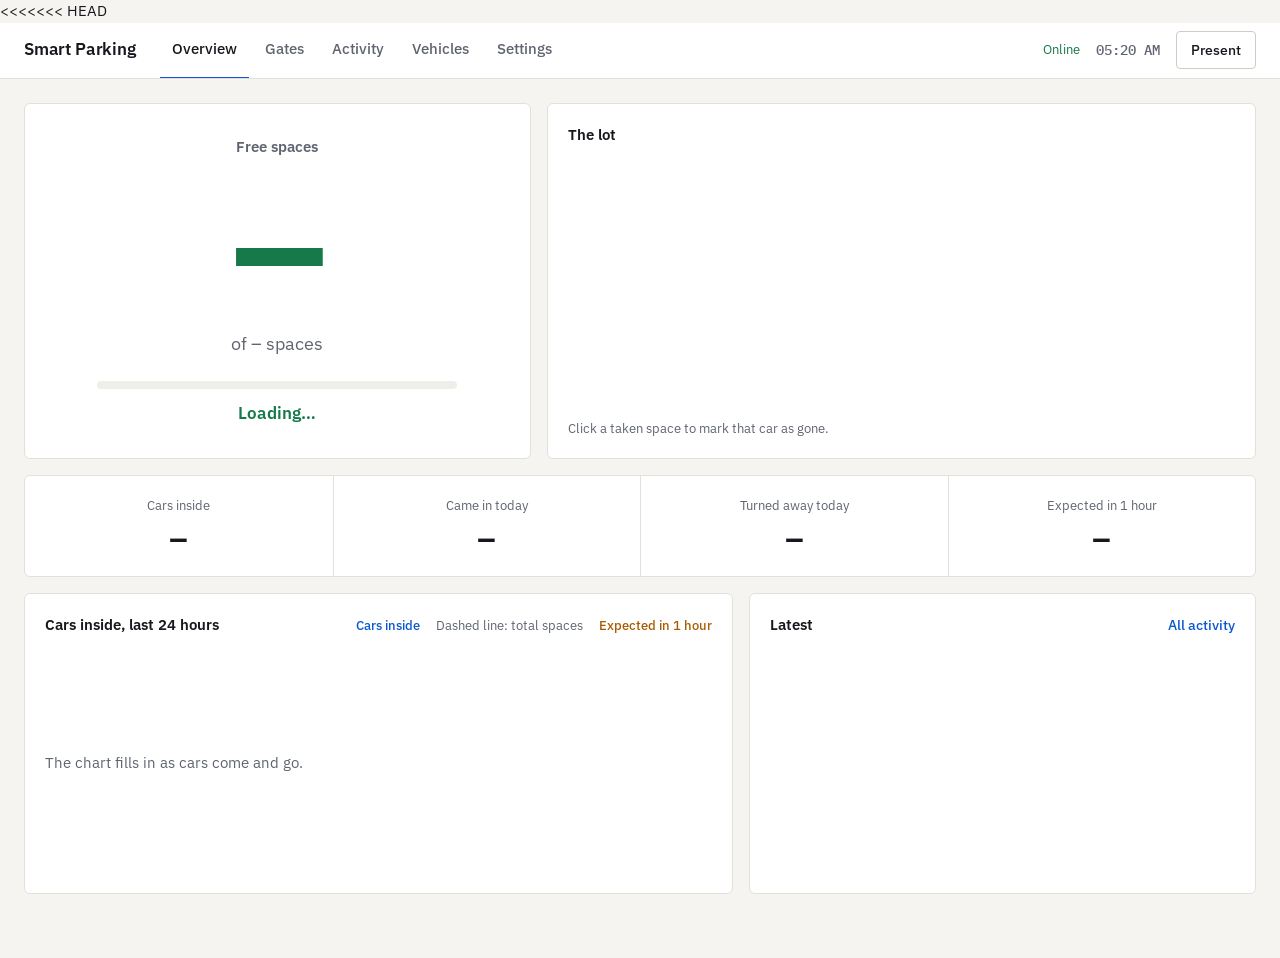
==== commit 64c9de26: "Merge branch 'main' of https://github.com/nethraprasanna32-cloud/smart-parking # Conflicts: #	fronte" ====
--- a/frontend/index.html
+++ b/frontend/index.html
@@ -3,6 +3,7 @@
 <head>
     <meta charset="UTF-8">
     <meta name="viewport" content="width=device-width, initial-scale=1.0">
+<<<<<<< HEAD
     <title>Smart Parking</title>
     <link rel="preconnect" href="https://fonts.googleapis.com">
     <link rel="preconnect" href="https://fonts.gstatic.com" crossorigin>
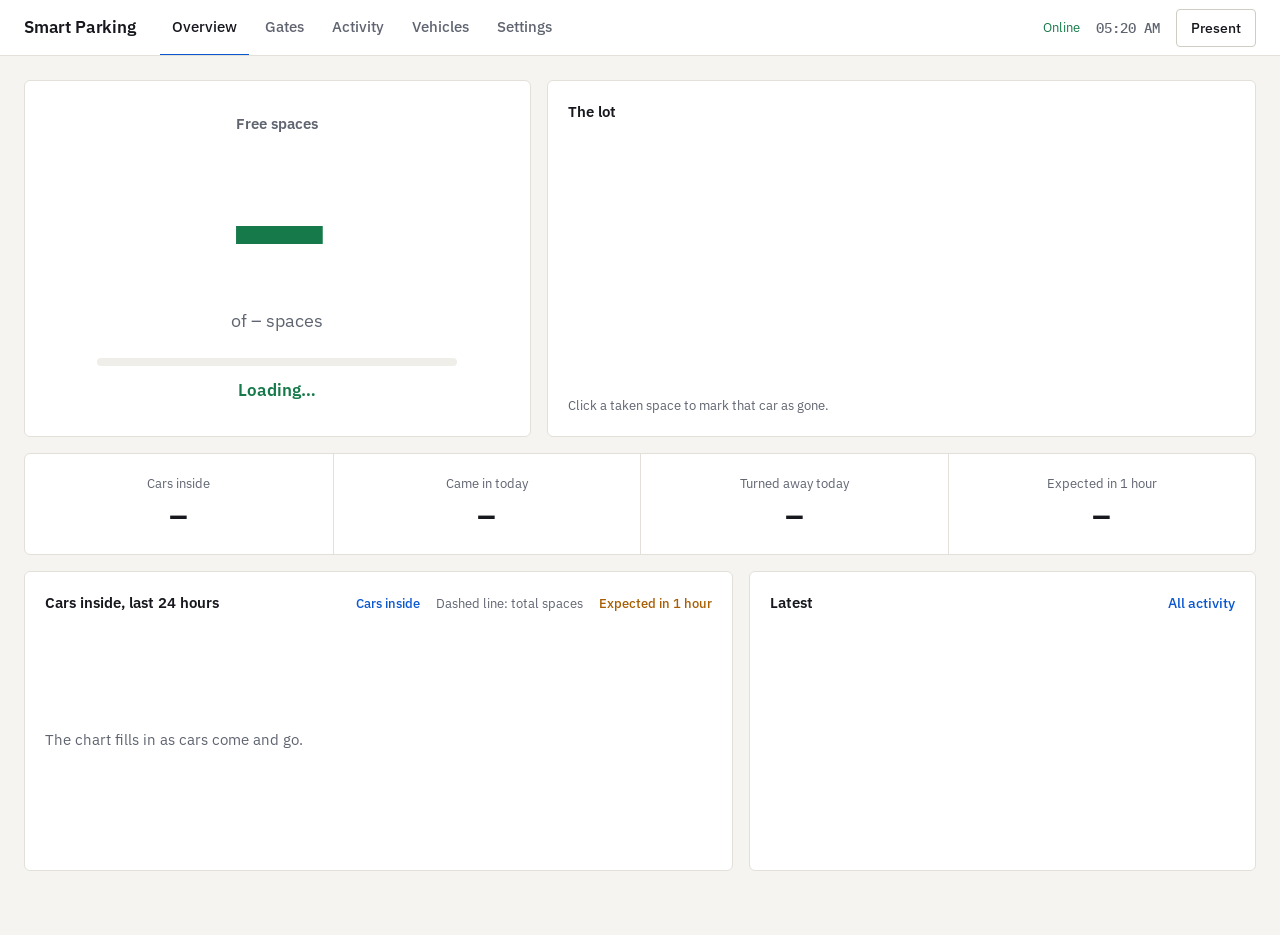
==== commit ed550be2: "Remove merge conflict markers from index.html" ====
--- a/frontend/index.html
+++ b/frontend/index.html
@@ -3,7 +3,6 @@
 <head>
     <meta charset="UTF-8">
     <meta name="viewport" content="width=device-width, initial-scale=1.0">
-<<<<<<< HEAD
     <title>Smart Parking</title>
     <link rel="preconnect" href="https://fonts.googleapis.com">
     <link rel="preconnect" href="https://fonts.gstatic.com" crossorigin>
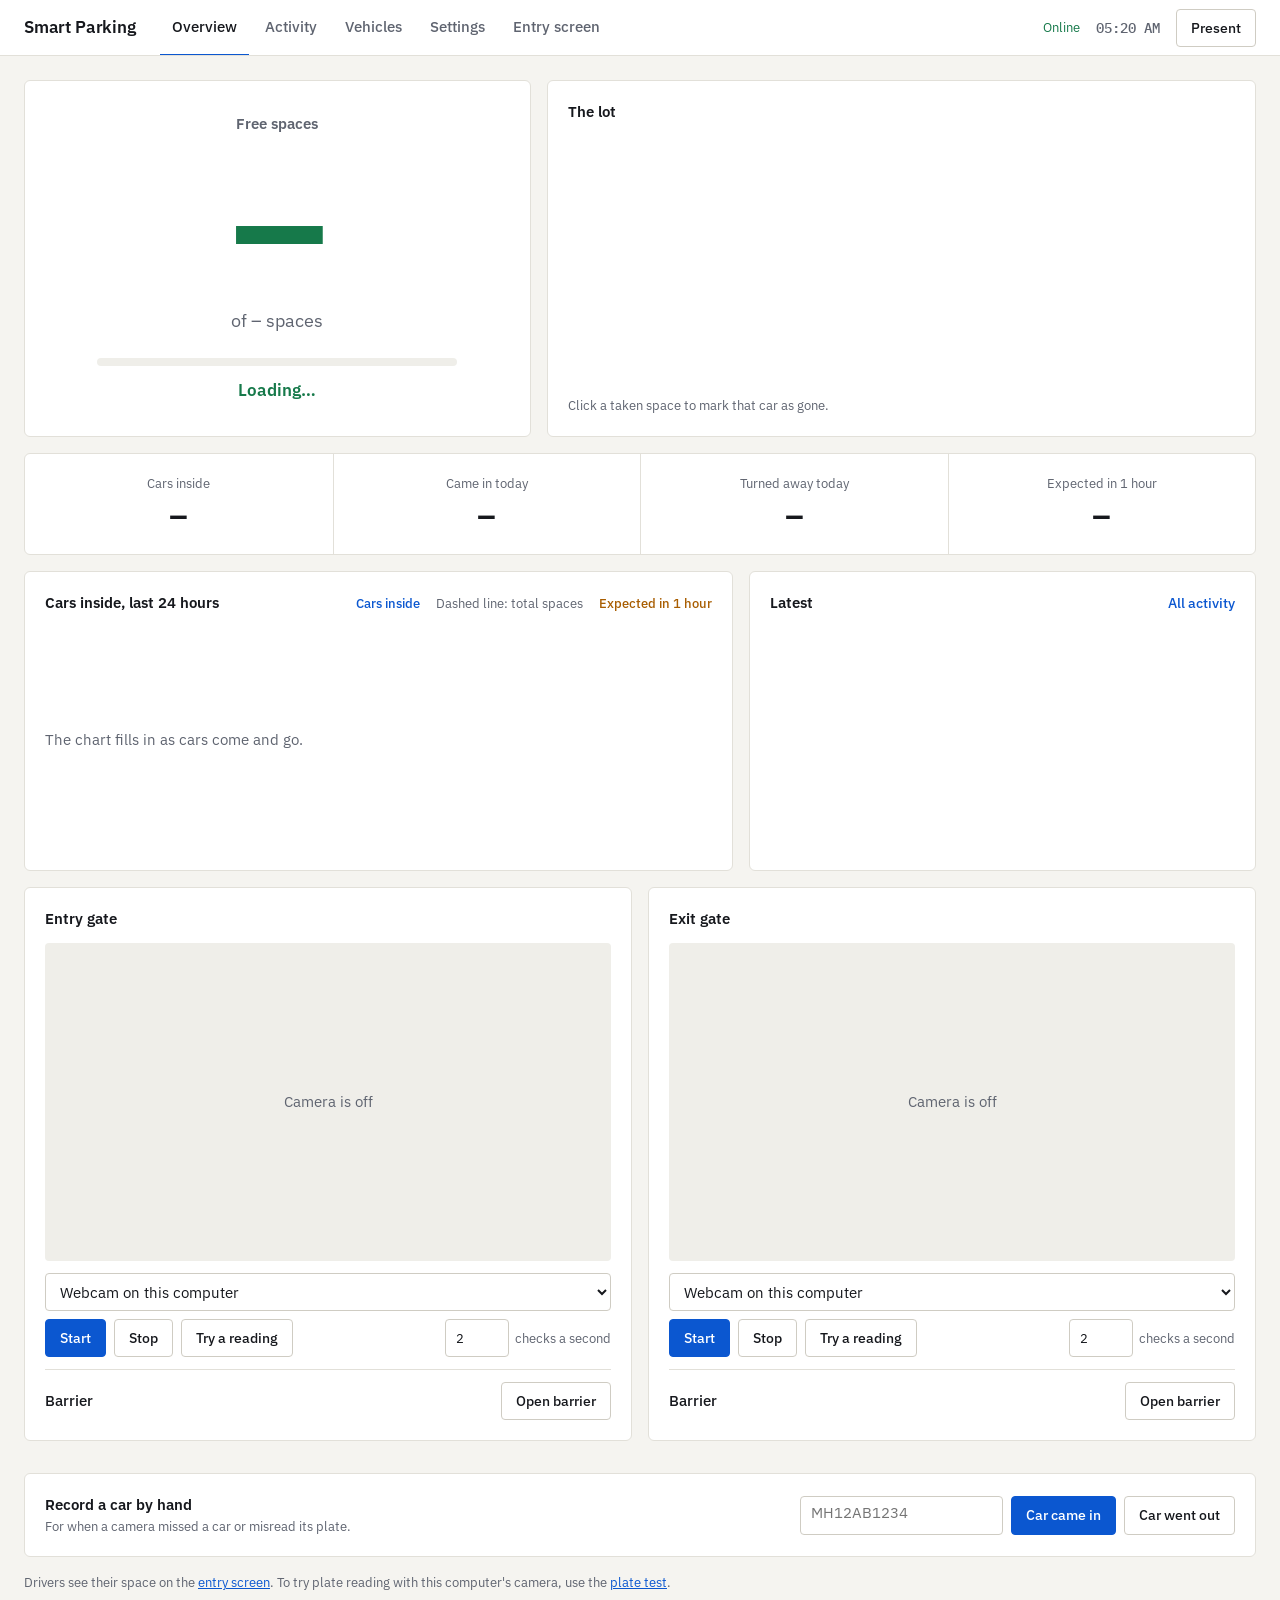
==== commit 2656f362: "feat: enhance entry and plate test screens, update layout and styles" ====
--- a/frontend/index.html
+++ b/frontend/index.html
@@ -15,10 +15,10 @@
     <a class="brand" href="#overview">Smart Parking</a>
     <nav class="tabs" aria-label="Pages">
         <a href="#overview" data-tab="overview">Overview</a>
-        <a href="#gates" data-tab="gates">Gates</a>
         <a href="#activity" data-tab="activity">Activity</a>
         <a href="#vehicles" data-tab="vehicles">Vehicles</a>
         <a href="#settings" data-tab="settings">Settings</a>
+        <a href="arrival.html" target="_blank" rel="noopener" title="Opens in a new tab, for a screen at the entry gate">Entry screen</a>
     </nav>
     <div class="topbar-end">
         <span class="connection" id="connection">Connecting…</span>
@@ -39,6 +39,8 @@
 
 <!-- ============================================================ Overview -->
 <section class="page" data-page="overview" aria-label="Overview">
+<div class="overview-layout">
+<div class="overview-main">
     <div class="overview-top">
         <div class="card sign" id="sign">
             <p class="sign-label">Free spaces</p>
@@ -80,19 +82,12 @@
             <ul class="latest" id="latest"></ul>
         </div>
     </div>
-</section>
-
-<!-- =============================================================== Gates -->
-<section class="page" data-page="gates" aria-label="Gates" hidden>
-    <div class="page-head">
-        <h1>Gates</h1>
-        <p>Each gate has a camera that reads number plates and a barrier. Start a camera on a video or live feed, or press <b>Try a reading</b> for a demo plate.</p>
-    </div>
-
-    <div class="gates">
-        <article class="card camera" data-gate="entry"></article>
-        <article class="card camera" data-gate="exit"></article>
-    </div>
+</div>
+
+<!-- Gates: cameras, barriers and recording a car by hand -->
+<aside class="overview-gates" aria-label="Gates">
+    <article class="card camera" data-gate="entry"></article>
+    <article class="card camera" data-gate="exit"></article>
     <p class="hint" id="barrierMode"></p>
 
     <form class="card manual" id="manualForm" autocomplete="off">
@@ -107,6 +102,10 @@
             <button type="submit" class="btn" name="direction" value="exit">Car went out</button>
         </div>
     </form>
+
+    <p class="hint">Drivers see their space on the <a href="arrival.html" target="_blank" rel="noopener">entry screen</a>. To try plate reading with this computer's camera, use the <a href="plate-test.html" target="_blank" rel="noopener">plate test</a>.</p>
+</aside>
+</div>
 </section>
 
 <!-- ============================================================ Activity -->
@@ -243,6 +242,19 @@
                 <select id="regionSelect">
                     <option value="IN">Indian</option>
                     <option value="ANY">Any</option>
+                </select>
+            </div>
+        </div>
+
+        <div class="setting">
+            <div class="setting-text">
+                <label for="paperSelect">Plates written on paper</label>
+                <p class="hint">For testing with a homemade plate: the gate cameras read text anywhere in the picture, without a car in view. Needs Camera AI. Write big with a thick dark marker. Turn it off at a real gate.</p>
+            </div>
+            <div class="setting-control">
+                <select id="paperSelect">
+                    <option value="no">Ignore them</option>
+                    <option value="yes">Read them (testing)</option>
                 </select>
             </div>
         </div>
--- a/frontend/app.css
+++ b/frontend/app.css
@@ -23,7 +23,7 @@
     --radius: 6px;
     --radius-sm: 4px;
     /* Header, banners and page share one left edge. */
-    --gutter: max(24px, calc((100% - 1280px) / 2 + 24px));
+    --gutter: max(24px, calc((100% - 1760px) / 2 + 24px));
     color-scheme: light;
 }
 
@@ -98,7 +98,7 @@
 }
 
 main {
-    max-width: 1280px;
+    max-width: 1760px;
     margin: 0 auto;
     padding: 24px 24px 64px;
 }
@@ -293,6 +293,15 @@
 .banner .btn-text { color: inherit; }
 
 /* --------------------------------------------------------------- overview */
+
+/* The overview on the left, the gate cameras stacked on the right. */
+.overview-layout {
+    display: grid;
+    grid-template-columns: minmax(0, 1fr) minmax(360px, 440px);
+    align-items: start;
+    gap: 16px;
+}
+.overview-main, .overview-gates { display: grid; grid-template-columns: minmax(0, 1fr); gap: 16px; }
 
 .overview-top {
     display: grid;
@@ -444,7 +453,6 @@
 
 /* ------------------------------------------------------------------ gates */
 
-.gates { display: grid; grid-template-columns: repeat(2, minmax(0, 1fr)); gap: 16px; }
 
 .camera { display: flex; flex-direction: column; gap: 12px; }
 .camera .card-head { margin-bottom: 0; }
@@ -491,7 +499,7 @@
     flex-wrap: wrap;
 }
 .manual-row { display: flex; gap: 8px; flex-wrap: wrap; }
-.manual-row input { width: 180px; }
+.manual-row input { flex: 1 1 160px; min-width: 0; }
 
 /* ----------------------------------------------------------------- tables */
 
@@ -628,6 +636,11 @@
 body.presenting main { max-width: none; padding: 0 40px 24px; }
 body.presenting .page:not([data-page="overview"]) { display: none !important; }
 body.presenting .page[data-page="overview"] { display: grid !important; gap: 16px; }
+/* Gate cameras stay on the right, as live views only: no controls. */
+body.presenting .overview-gates > :not(.camera),
+body.presenting .camera-form,
+body.presenting .camera-meta,
+body.presenting .open-barrier { display: none !important; }
 body.presenting .sign-number { font-size: clamp(120px, 16vh, 220px); }
 body.presenting .sign-of { font-size: 24px; }
 body.presenting .sign-status { font-size: 24px; }
@@ -654,8 +667,15 @@
 
 /* ------------------------------------------------------------- responsive */
 
+/* Narrower screens: the cameras move below the overview, side by side. */
+@media (max-width: 1280px) {
+    .overview-layout { grid-template-columns: minmax(0, 1fr); }
+    .overview-gates { grid-template-columns: repeat(2, minmax(0, 1fr)); }
+    .overview-gates > :not(.camera) { grid-column: 1 / -1; }
+}
+
 @media (max-width: 1000px) {
-    .overview-top, .overview-bottom, .gates { grid-template-columns: minmax(0, 1fr); }
+    .overview-top, .overview-bottom, .overview-gates { grid-template-columns: minmax(0, 1fr); }
     .figures { grid-template-columns: repeat(2, minmax(0, 1fr)); }
     .figures > div:nth-child(3) { border-left: 0; }
     .figures > div:nth-child(n+3) { border-top: 1px solid var(--line); }
